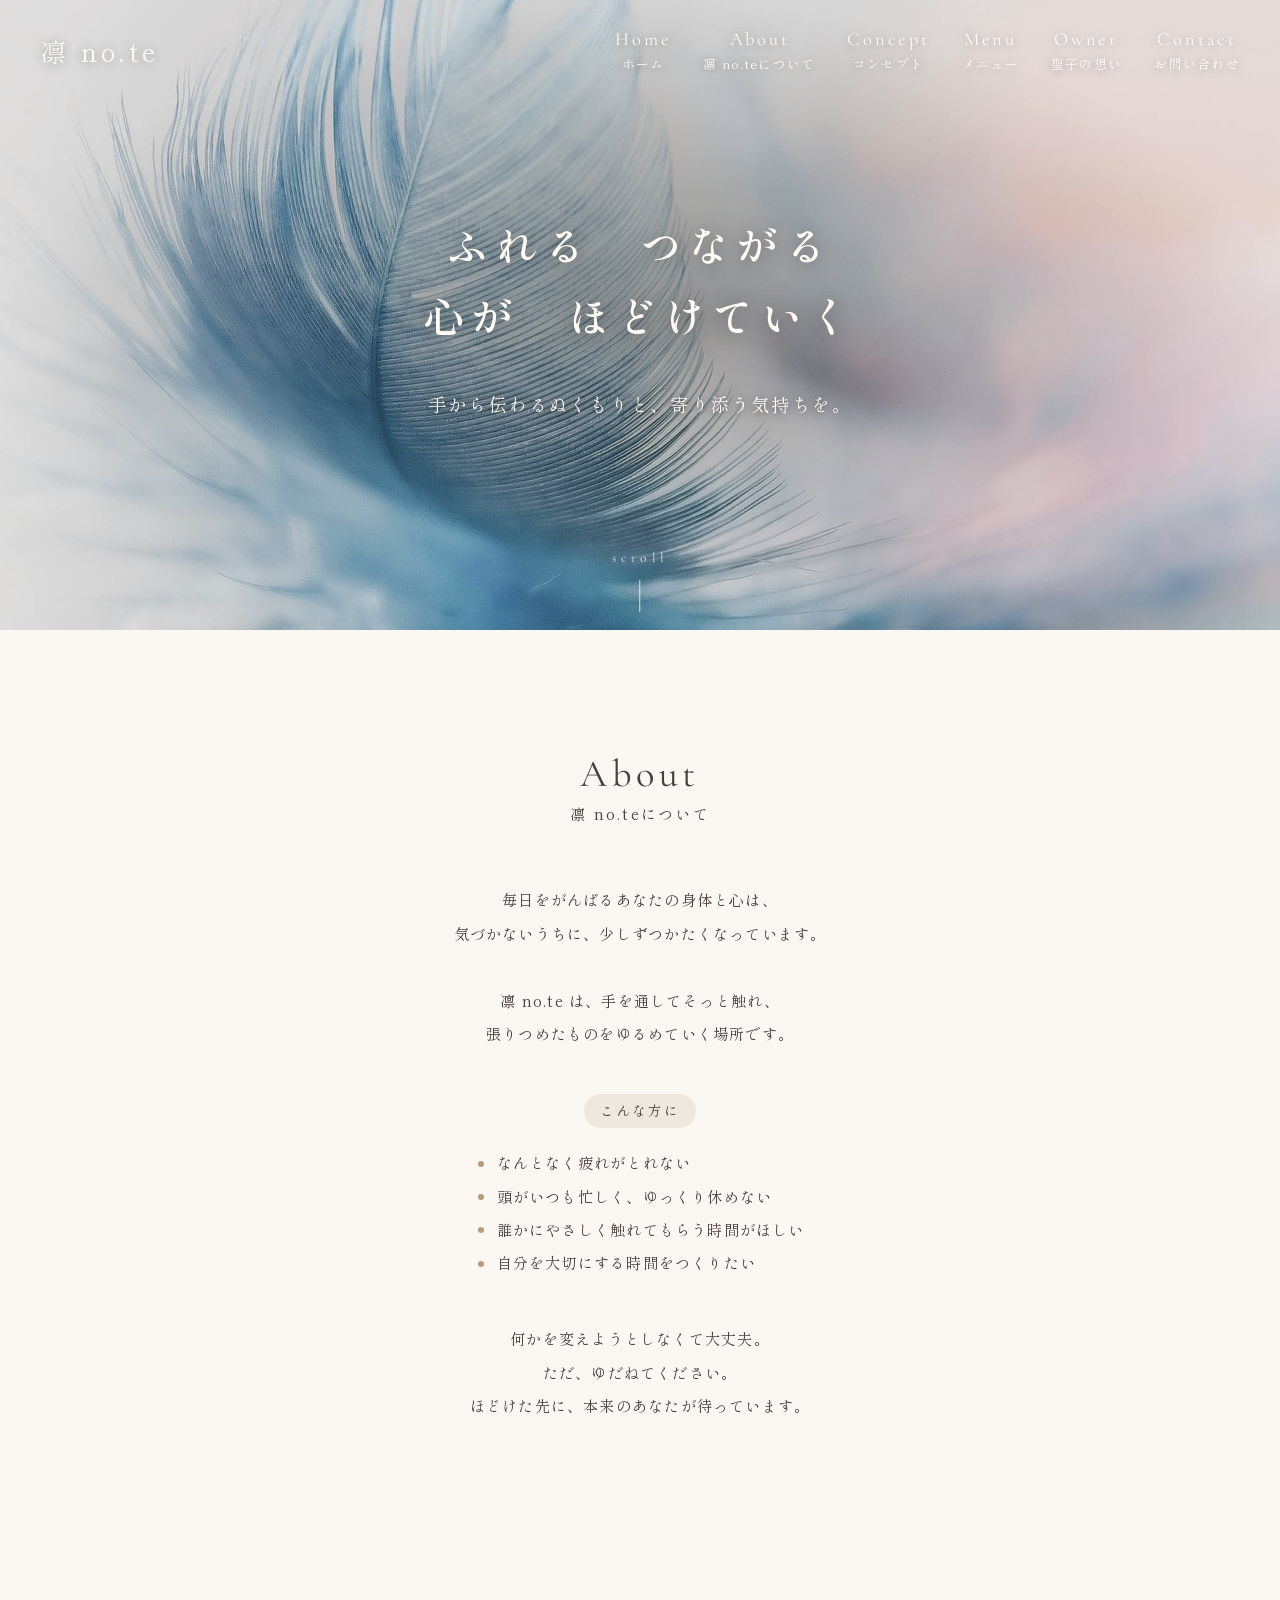
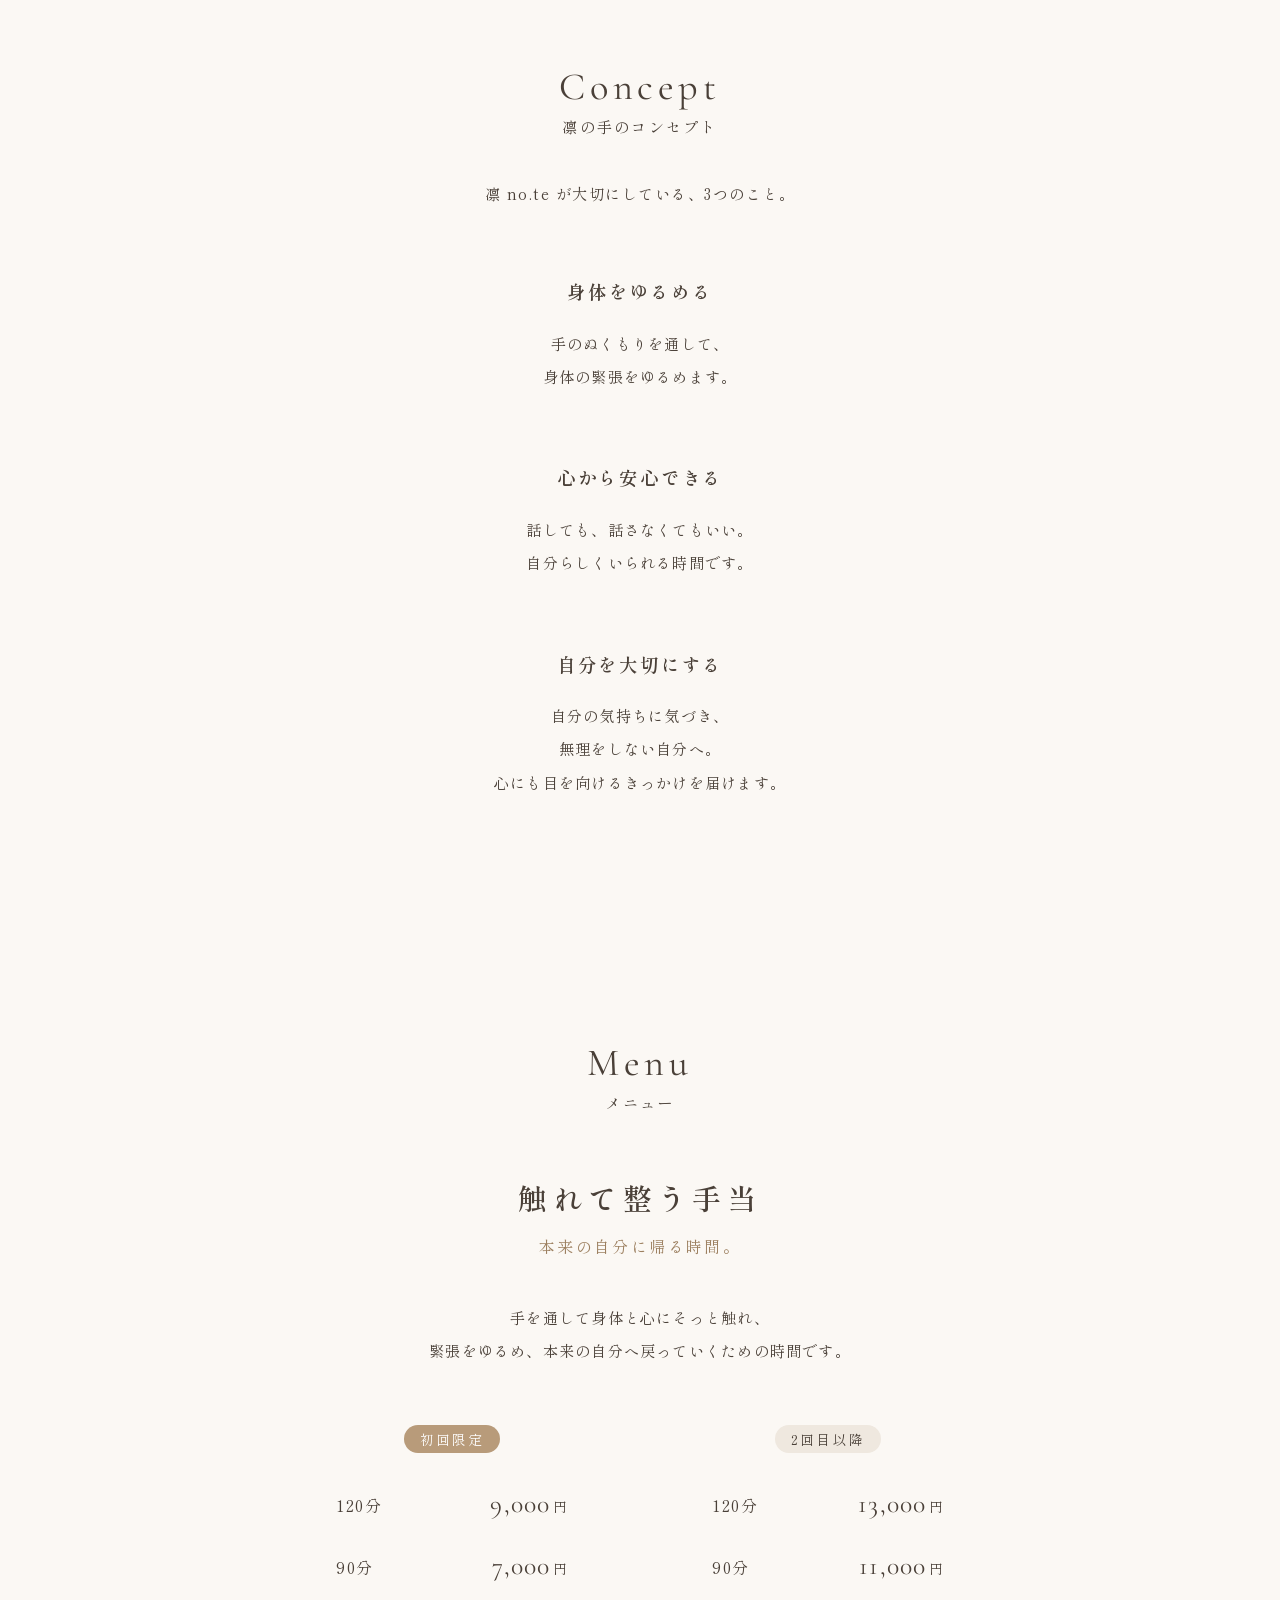
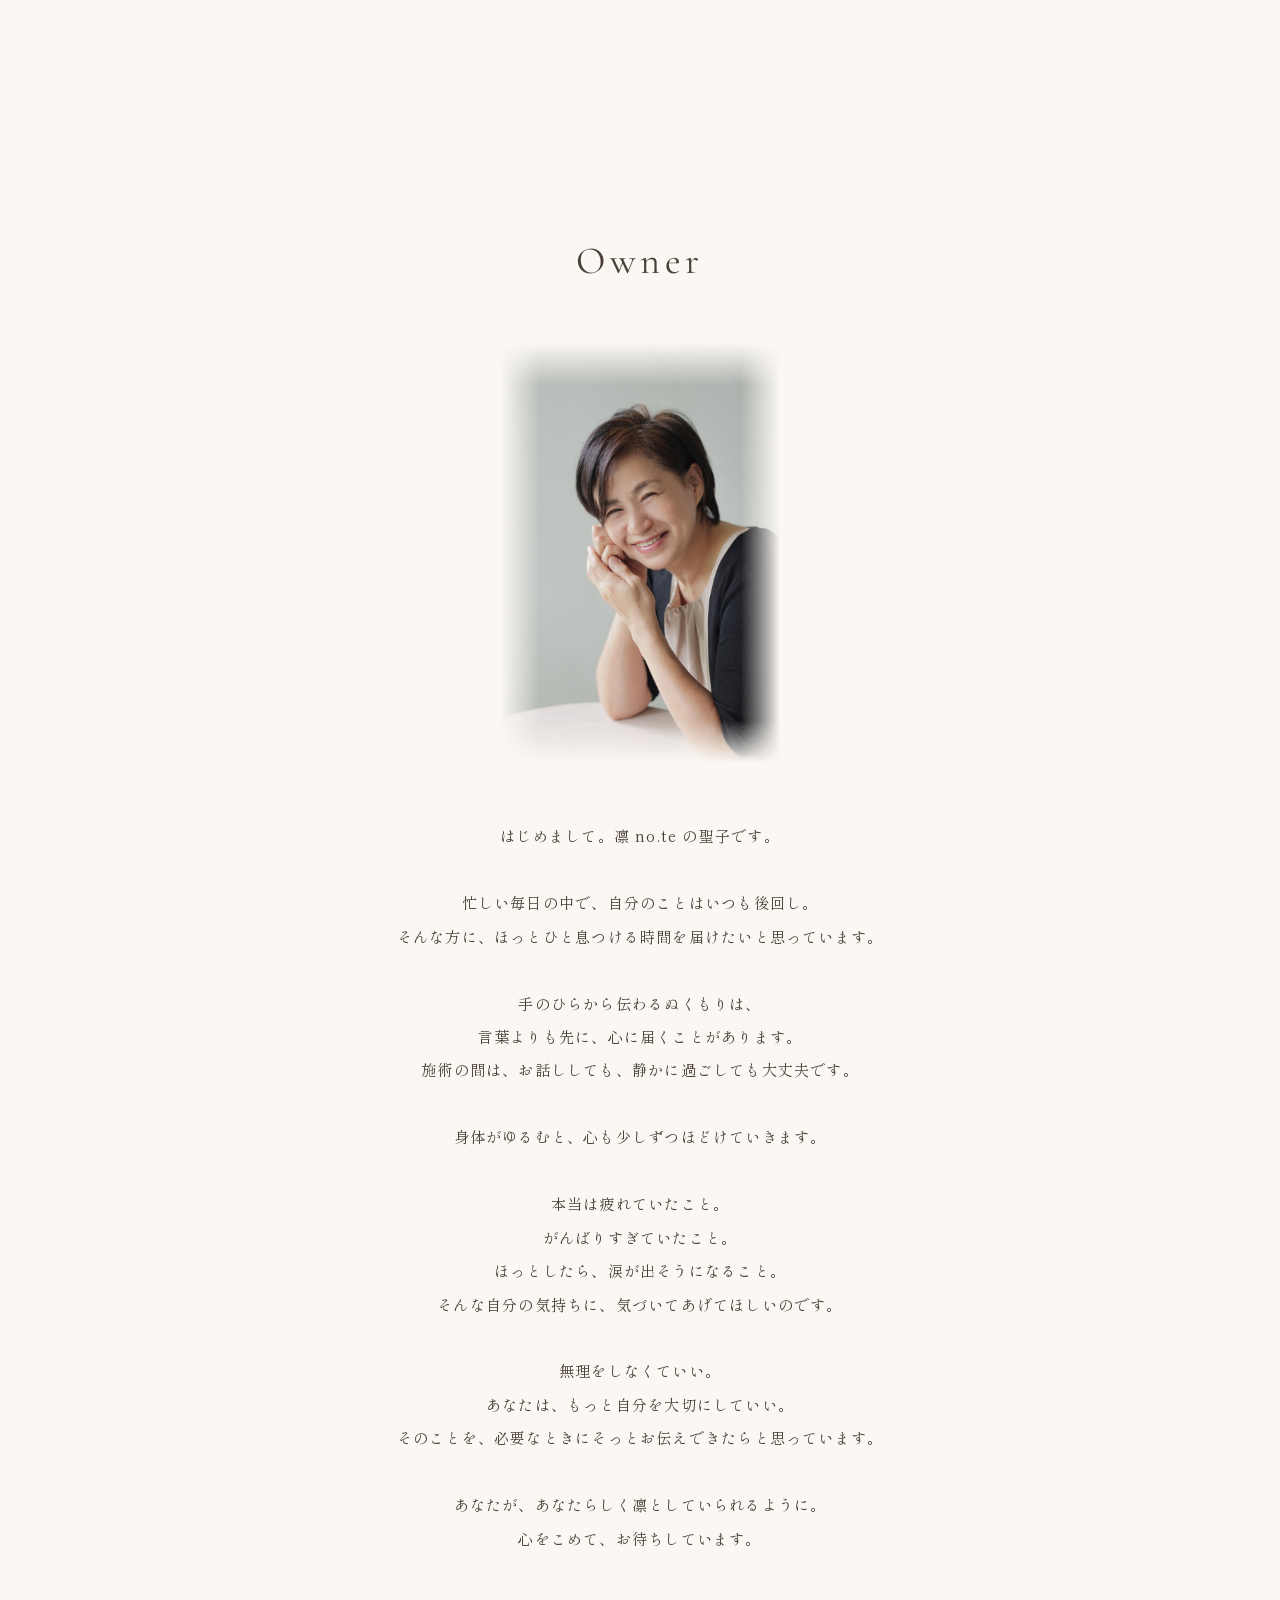
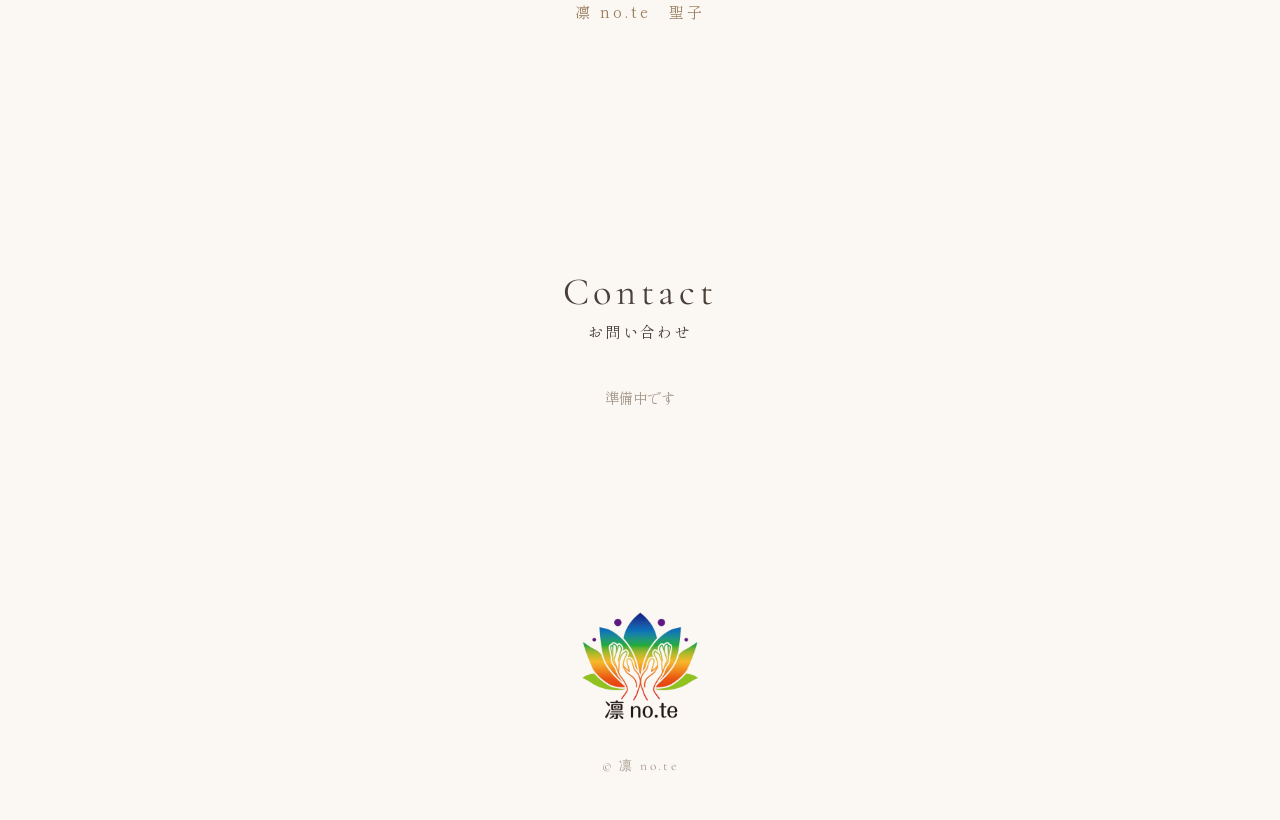
==== index.html @ a0458c4a "プロフィール写真の縁をふんわりぼかす Co-Authored-By: Claude Opus 5.5 <noreply@anthropic.com>" ====
<!DOCTYPE html>
<html lang="ja">
<head>
  <meta charset="UTF-8">
  <meta name="viewport" content="width=device-width, initial-scale=1.0">
  <title>凛 no.te</title>
  <link rel="icon" type="image/png" href="images/favicon.png">
  <link rel="apple-touch-icon" href="images/favicon.png">
  <meta name="description" content="ふれる。つながる。心が、ほどけていく。手から伝わるぬくもりと、寄り添う気持ちを。">
  <link rel="preconnect" href="https://fonts.googleapis.com">
  <link rel="preconnect" href="https://fonts.gstatic.com" crossorigin>
  <link href="https://fonts.googleapis.com/css2?family=Shippori+Mincho:wght@400;600&family=Cormorant+Garamond:wght@400;500&display=swap" rel="stylesheet">
  <link rel="stylesheet" href="style.css?v=20261009d">
</head>
<body>

  <header class="site-header">
    <a href="#top" class="header-brand">凛 no.te</a>
    <button class="menu-toggle" aria-label="メニューを開く" aria-expanded="false" aria-controls="global-nav">
      <span></span><span></span><span></span>
    </button>

    <nav class="global-nav" id="global-nav">
      <ul>
        <li><a href="#top"><span class="en">Home</span>ホーム</a></li>
        <li><a href="#about"><span class="en">About</span>凛 no.teについて</a></li>
        <li><a href="#concept"><span class="en">Concept</span>コンセプト</a></li>
        <li><a href="#menu"><span class="en">Menu</span>メニュー</a></li>
        <li><a href="#owner"><span class="en">Owner</span>聖子の想い</a></li>
        <li><a href="#contact"><span class="en">Contact</span>お問い合わせ</a></li>
      </ul>
    </nav>
  </header>

  <section class="hero" id="top">
    <div class="hero-slides" aria-hidden="true">
      <div class="hero-slide" style="background-image: url('images/hero-feather.jpg');"></div>
    </div>
    <div class="hero-overlay"></div>

    <div class="hero-content">
      <p class="hero-brand">凛 no.te</p>
      <h1 class="hero-title">
        <span>ふれる　つながる</span>
        <span>心が　ほどけていく</span>
      </h1>
      <p class="hero-lead">手から伝わるぬくもりと、寄り添う気持ちを。</p>
    </div>

    <div class="scroll-hint" aria-hidden="true">scroll</div>
  </section>

  <!-- 各セクション（中身はこれから作ります） -->
  <section class="section" id="about">
    <h2 class="section-title"><span class="en">About</span>凛 no.teについて</h2>

    <div class="about-body">
      <p>
        毎日をがんばるあなたの身体と心は、<br>
        気づかないうちに、<br class="sp-only">少しずつかたくなっています。
      </p>
      <p>
        凛 no.te は、手を通してそっと触れ、<br>
        張りつめたものを<br class="sp-only">ゆるめていく場所です。
      </p>

      <div class="about-for">
        <p class="about-for-label">こんな方に</p>
        <ul>
          <li>なんとなく疲れがとれない</li>
          <li>頭がいつも忙しく、ゆっくり休めない</li>
          <li>誰かにやさしく触れてもらう時間がほしい</li>
          <li>自分を大切にする時間をつくりたい</li>
        </ul>
      </div>

      <p>
        何かを変えようとしなくて大丈夫。<br>
        ただ、ゆだねてください。<br>
        ほどけた先に、<br class="sp-only">本来のあなたが待っています。
      </p>
    </div>
  </section>

  <section class="section" id="concept">
    <h2 class="section-title"><span class="en">Concept</span>凛の手のコンセプト</h2>

    <p class="concept-lead">
      凛 no.te が大切にしている、<br class="sp-only">3つのこと。
    </p>

    <ul class="concept-list">
      <li>
        <h3 class="concept-name">身体をゆるめる</h3>
        <p>手のぬくもりを通して、<br>身体の緊張をゆるめます。</p>
      </li>
      <li>
        <h3 class="concept-name">心から安心できる</h3>
        <p>話しても、話さなくてもいい。<br>自分らしくいられる時間です。</p>
      </li>
      <li>
        <h3 class="concept-name">自分を大切にする</h3>
        <p>自分の気持ちに気づき、<br>無理をしない自分へ。<br>心にも目を向けるきっかけを届けます。</p>
      </li>
    </ul>
  </section>

  <section class="section" id="menu">
    <h2 class="section-title"><span class="en">Menu</span>メニュー</h2>

    <div class="menu-card">
      <h3 class="menu-name">触れて整う手当</h3>
      <p class="menu-catch">本来の自分に帰る時間。</p>

      <p class="menu-text">
        手を通して身体と心にそっと触れ、<br>
        緊張をゆるめ、本来の自分へ<br class="sp-only">戻っていくための時間です。
      </p>

      <div class="price-groups">
        <div class="price-group is-first">
          <p class="price-label">初回限定</p>
          <dl class="price-list">
            <div><dt>120分</dt><dd>9,000<span>円</span></dd></div>
            <div><dt>90分</dt><dd>7,000<span>円</span></dd></div>
          </dl>
        </div>

        <div class="price-group">
          <p class="price-label">2回目以降</p>
          <dl class="price-list">
            <div><dt>120分</dt><dd>13,000<span>円</span></dd></div>
            <div><dt>90分</dt><dd>11,000<span>円</span></dd></div>
          </dl>
        </div>
      </div>
    </div>
  </section>

  <section class="section" id="owner">
    <h2 class="section-title"><span class="en">Owner</span></h2>

    <img src="images/owner.jpg" alt="凛 no.te 聖子" class="owner-photo" width="800" height="1200" loading="lazy">

    <div class="about-body owner-body">
      <p>
        はじめまして。<br class="sp-only">凛 no.te の聖子です。
      </p>
      <p>
        忙しい毎日の中で、<br class="sp-only">自分のことはいつも後回し。<br>
        そんな方に、ほっとひと息つける時間を<br class="sp-only">届けたいと思っています。
      </p>
      <p>
        手のひらから伝わるぬくもりは、<br>
        言葉よりも先に、<br class="sp-only">心に届くことがあります。<br>
        施術の間は、お話ししても、<br class="sp-only">静かに過ごしても大丈夫です。
      </p>
      <p>
        身体がゆるむと、<br class="sp-only">心も少しずつほどけていきます。
      </p>
      <p>
        本当は疲れていたこと。<br>
        がんばりすぎていたこと。<br>
        ほっとしたら、<br class="sp-only">涙が出そうになること。<br>
        そんな自分の気持ちに、<br class="sp-only">気づいてあげてほしいのです。
      </p>
      <p>
        無理をしなくていい。<br>
        あなたは、<br class="sp-only">もっと自分を大切にしていい。<br>
        そのことを、<br class="sp-only">必要なときにそっと<br class="sp-only">お伝えできたらと思っています。
      </p>
      <p>
        あなたが、あなたらしく<br class="sp-only">凛としていられるように。<br>
        心をこめて、お待ちしています。
      </p>
      <p class="owner-sign">凛 no.te　聖子</p>
    </div>
  </section>

  <section class="section" id="contact">
    <h2 class="section-title"><span class="en">Contact</span>お問い合わせ</h2>
    <p class="coming-soon">準備中です</p>
  </section>

  <footer class="site-footer">
    <img src="images/logo.png" alt="凛 no.te" class="footer-logo" width="400" height="400">
    <small>&copy; 凛 no.te</small>
  </footer>

  <script>

    // スマホ用メニューの開け閉め
    const header = document.querySelector('.site-header');
    const toggle = document.querySelector('.menu-toggle');
    const setOpen = (open) => {
      header.classList.toggle('is-open', open);
      toggle.setAttribute('aria-expanded', open);
      toggle.setAttribute('aria-label', open ? 'メニューを閉じる' : 'メニューを開く');
    };
    toggle.addEventListener('click', () => setOpen(!header.classList.contains('is-open')));
    document.querySelectorAll('.global-nav a').forEach((a) => a.addEventListener('click', () => setOpen(false)));
  </script>

</body>
</html>
---- style.css ----
/* ===== 基本 ===== */
*,
*::before,
*::after {
  box-sizing: border-box;
  margin: 0;
  padding: 0;
}

:root {
  --text-light: #fffaf3;
  --text-dark: #4a4038;
  --bg: #fbf8f4;
}

body {
  font-family: "Shippori Mincho", "Yu Mincho", "Hiragino Mincho ProN", serif;
  color: var(--text-dark);
  background: var(--bg);
  line-height: 1.8;
  -webkit-font-smoothing: antialiased;
}

a {
  color: inherit;
  text-decoration: none;
}

html {
  scroll-behavior: smooth;
}

/* ===== ヘッダー・メニューバー ===== */
/* 背景のバーは無し。画像の右上にメニューだけを重ねる */
.site-header {
  position: absolute;
  top: 0;
  left: 0;
  right: 0;
  z-index: 10;
  display: flex;
  align-items: center;
  justify-content: space-between;
  padding: 28px 40px;
  color: var(--text-light);
}

/* パソコン：屋号はメニューの左端に */
.header-brand {
  font-size: 1.6rem;
  letter-spacing: 0.15em;
  text-shadow: 0 1px 12px rgba(0, 0, 0, 0.35);
}

.hero-brand {
  display: none;
}

.global-nav ul {
  display: flex;
  gap: 32px;
  list-style: none;
}

.global-nav a {
  position: relative;
  display: flex;
  flex-direction: column;
  align-items: center;
  font-size: 0.8rem;
  letter-spacing: 0.1em;
  text-shadow: 0 1px 10px rgba(0, 0, 0, 0.35);
}

.global-nav .en {
  font-family: "Cormorant Garamond", serif;
  font-size: 1.15rem;
  letter-spacing: 0.15em;
  line-height: 1.3;
}

/* マウスを乗せると下線がすっと伸びる */
.global-nav a::after {
  content: "";
  position: absolute;
  left: 50%;
  bottom: -6px;
  width: 0;
  height: 1px;
  background: currentColor;
  transition: width 0.3s, left 0.3s;
}

.global-nav a:hover::after {
  left: 0;
  width: 100%;
}

/* ハンバーガーボタン（スマホのみ表示） */
.menu-toggle {
  display: none;
  position: relative;
  z-index: 11;
  width: 32px;
  height: 24px;
  background: none;
  border: none;
  cursor: pointer;
  color: inherit;
}

.menu-toggle span {
  position: absolute;
  left: 0;
  width: 100%;
  height: 1px;
  background: currentColor;
  transition: transform 0.3s, opacity 0.3s, top 0.3s;
}

.menu-toggle span:nth-child(1) { top: 2px; }
.menu-toggle span:nth-child(2) { top: 11px; }
.menu-toggle span:nth-child(3) { top: 20px; }

.is-open .menu-toggle span:nth-child(1) { top: 11px; transform: rotate(45deg); }
.is-open .menu-toggle span:nth-child(2) { opacity: 0; }
.is-open .menu-toggle span:nth-child(3) { top: 11px; transform: rotate(-45deg); }

/* ===== ヒーロー ===== */
.hero {
  position: relative;
  height: 70vh;
  height: 70svh;
  min-height: 520px;
  overflow: hidden;
  display: flex;
  align-items: center;
  justify-content: center;
  text-align: center;
}

.hero-slides {
  position: absolute;
  inset: 0;
}

/* 羽根の画像がゆっくり引いていく */
.hero-slide {
  position: absolute;
  inset: 0;
  background-size: cover;
  background-position: center;
  animation: heroZoom 10s ease-out both;
}

@keyframes heroZoom {
  from { transform: scale(1.08); }
  to   { transform: scale(1); }
}

.hero-overlay {
  position: absolute;
  inset: 0;
  background: radial-gradient(ellipse at center, rgba(40, 30, 20, 0.4) 0%, rgba(40, 30, 20, 0.12) 70%);
}

.hero-content {
  position: relative;
  z-index: 1;
  padding: 0 16px;
  color: var(--text-light);
  text-shadow: 0 2px 18px rgba(0, 0, 0, 0.35);
}

/* 屋号。下に細い線を添える */
.hero-brand {
  font-size: clamp(1.4rem, 3.6vw, 2rem);
  letter-spacing: 0.2em;
  line-height: 1.4;
  margin-bottom: 1.4em;
  opacity: 0;
  animation: fadeUp 1.6s ease 0.1s forwards;
}

.hero-brand::after {
  content: "";
  display: block;
  width: 40px;
  height: 1px;
  margin: 0.7em auto 0;
  background: currentColor;
  opacity: 0.8;
}

.hero-title {
  font-weight: 600;
  font-size: clamp(1.6rem, 4vw, 2.6rem);
  line-height: 1.7;
  letter-spacing: 0.15em;
}

.hero-title span {
  display: block;
  opacity: 0;
  animation: fadeUp 1.6s ease forwards;
}

.hero-title span:nth-child(1) { animation-delay: 0.8s; }
.hero-title span:nth-child(2) { animation-delay: 1.5s; }

.hero-lead {
  margin-top: 2em;
  font-size: clamp(0.9rem, 2.4vw, 1.15rem);
  letter-spacing: 0.12em;
  text-shadow: 0 1px 10px rgba(0, 0, 0, 0.6);
  opacity: 0;
  animation: fadeUp 1.6s ease 2.4s forwards;
}

@keyframes fadeUp {
  from { opacity: 0; transform: translateY(16px); }
  to   { opacity: 1; transform: translateY(0); }
}

.scroll-hint {
  position: absolute;
  bottom: 18px;
  left: 50%;
  transform: translateX(-50%);
  z-index: 1;
  font-family: "Cormorant Garamond", serif;
  font-size: 0.85rem;
  letter-spacing: 0.3em;
  color: var(--text-light);
  opacity: 0.8;
}

.scroll-hint::after {
  content: "";
  display: block;
  width: 1px;
  height: 32px;
  margin: 10px auto 0;
  background: var(--text-light);
  animation: scrollLine 2s ease-in-out infinite;
  transform-origin: top;
}

@keyframes scrollLine {
  0%   { transform: scaleY(0); opacity: 1; }
  60%  { transform: scaleY(1); opacity: 1; }
  100% { transform: scaleY(1); opacity: 0; }
}

/* ===== 各セクション ===== */
.section {
  max-width: 960px;
  margin: 0 auto;
  padding: 120px 24px;
  text-align: center;
  scroll-margin-top: 60px;
}

.section-title {
  display: flex;
  flex-direction: column;
  align-items: center;
  font-weight: 400;
  font-size: 0.95rem;
  letter-spacing: 0.15em;
}

.section-title .en {
  font-family: "Cormorant Garamond", serif;
  font-size: 2.4rem;
  letter-spacing: 0.12em;
  line-height: 1.3;
}

/* ===== 凛 no.teについて ===== */
.about-body {
  max-width: 640px;
  margin: 56px auto 0;
  display: grid;
  gap: 2.2em;
  font-size: 0.95rem;
  line-height: 2.2;
  letter-spacing: 0.08em;
}

.about-for {
  margin: 0.6em auto;
}

.about-for-label {
  display: inline-block;
  padding: 2px 16px;
  font-size: 0.85rem;
  letter-spacing: 0.15em;
  color: var(--text-dark);
  background: #efe8df;
  border-radius: 999px;
}

.about-for ul {
  display: table;
  margin: 1.2em auto 0;
  list-style: none;
  text-align: left;
}

.about-for li {
  position: relative;
  padding-left: 1.4em;
}

/* 箇条書きの印は小さな丸 */
.about-for li::before {
  content: "";
  position: absolute;
  left: 0.2em;
  top: 0.95em;
  width: 6px;
  height: 6px;
  border-radius: 50%;
  background: #b89b7a;
}

/* ===== コンセプト（3つの柱） ===== */
.concept-lead {
  margin-top: 40px;
  font-size: 0.95rem;
  letter-spacing: 0.1em;
}

/* 3つを縦に並べ、項目の間をゆったりあける */
.concept-list {
  display: grid;
  gap: 64px;
  max-width: 640px;
  margin: 64px auto 0;
  padding: 0;
  list-style: none;
}

.concept-list li {
  min-width: 0;
  font-size: 0.95rem;
  line-height: 2.2;
  letter-spacing: 0.08em;
}

.concept-name {
  margin-bottom: 0.8em;
  font-weight: 600;
  font-size: 1.15rem;
  letter-spacing: 0.15em;
}

/* ===== 聖子の想い ===== */
.owner-photo {
  display: block;
  width: 280px;
  max-width: 70%;
  height: auto;
  margin: 56px auto 0;
  /* 四辺をふんわりぼかして背景になじませる */
  -webkit-mask-image:
    linear-gradient(to right, transparent, #000 14%, #000 86%, transparent),
    linear-gradient(to bottom, transparent, #000 10%, #000 90%, transparent);
  -webkit-mask-composite: source-in;
  mask-image:
    linear-gradient(to right, transparent, #000 14%, #000 86%, transparent),
    linear-gradient(to bottom, transparent, #000 10%, #000 90%, transparent);
  mask-composite: intersect;
}

.owner-sign {
  margin-top: 0.4em;
  color: #9c7f5f;
  letter-spacing: 0.2em;
}

/* ===== メニュー ===== */
.menu-card {
  max-width: 720px;
  margin: 56px auto 0;
}

.menu-name {
  font-weight: 600;
  font-size: clamp(1.4rem, 4vw, 1.8rem);
  letter-spacing: 0.2em;
}

.menu-catch {
  margin-top: 8px;
  color: #9c7f5f;
  letter-spacing: 0.15em;
}

.menu-text {
  margin: 40px auto 0;
  font-size: 0.95rem;
  line-height: 2.2;
  letter-spacing: 0.08em;
}

.price-groups {
  display: grid;
  grid-template-columns: 1fr 1fr;
  gap: 32px;
  margin-top: 56px;
}

.price-group {
  padding: 0 16px;
}

.price-label {
  display: inline-block;
  padding: 2px 16px;
  font-size: 0.85rem;
  letter-spacing: 0.15em;
  color: #fff;
  background: #b89b7a;
  border-radius: 999px;
}

.price-group:not(.is-first) .price-label {
  color: var(--text-dark);
  background: #efe8df;
}

.price-list {
  margin-top: 20px;
}

.price-list div {
  display: flex;
  justify-content: space-between;
  align-items: baseline;
  max-width: 240px;
  margin: 0 auto;
  padding: 8px 4px;
}

.price-list dt {
  letter-spacing: 0.1em;
}

.price-list dd {
  font-family: "Cormorant Garamond", serif;
  font-size: 1.6rem;
  letter-spacing: 0.05em;
}

.price-list dd span {
  margin-left: 2px;
  font-family: "Shippori Mincho", serif;
  font-size: 0.85rem;
}

.sp-only {
  display: none;
}

.coming-soon {
  margin-top: 40px;
  color: #a39689;
  font-size: 0.9rem;
}

.footer-logo {
  display: block;
  width: 140px;
  height: auto;
  margin: 0 auto 16px;
}

.site-footer {
  padding: 64px 16px 40px;
  text-align: center;
  font-family: "Cormorant Garamond", serif;
  letter-spacing: 0.15em;
  color: #a39689;
}

/* ===== タブレット・スマホ ===== */
@media (max-width: 820px) {
  .site-header { padding: 20px 16px; justify-content: flex-end; }

  /* スマホ：屋号は写真の中央に */
  .header-brand { display: none; }
  .hero-brand { display: block; }

  .menu-toggle { display: block; }

  /* 全画面に広がるメニュー */
  .global-nav {
    position: fixed;
    inset: 0;
    display: flex;
    align-items: center;
    justify-content: center;
    background: var(--bg);
    color: var(--text-dark);
    opacity: 0;
    visibility: hidden;
    transition: opacity 0.4s, visibility 0.4s;
  }

  .global-nav ul {
    flex-direction: column;
    gap: 36px;
  }

  .global-nav a { font-size: 0.85rem; text-shadow: none; }
  .menu-toggle { filter: drop-shadow(0 1px 4px rgba(0, 0, 0, 0.35)); }
  .is-open .menu-toggle { position: fixed; top: 20px; right: 16px; filter: none; }
  .global-nav .en { font-size: 1.6rem; }

  .is-open { color: var(--text-dark); }
  .is-open .global-nav {
    opacity: 1;
    visibility: visible;
  }
}

@media (max-width: 600px) {
  .hero { height: 62svh; min-height: 480px; }
  .hero-title { letter-spacing: 0.08em; }
  .section { padding: 88px 16px; }
  .section-title .en { font-size: 2rem; }
  .menu-text { font-size: 0.9rem; }
  .about-body { font-size: 0.9rem; margin-top: 40px; }
  .concept-list { gap: 52px; margin-top: 48px; }
  .concept-list li { font-size: 0.9rem; }
  .price-groups { grid-template-columns: 1fr; gap: 40px; margin-top: 48px; }
  .sp-only { display: inline; }
}

/* 動きを減らす設定の人向け */
@media (prefers-reduced-motion: reduce) {
  .hero-slide { animation: none; }
  .hero-brand,
  .hero-title span,
  .hero-lead { animation: none; opacity: 1; }
  .scroll-hint::after { animation: none; }
}
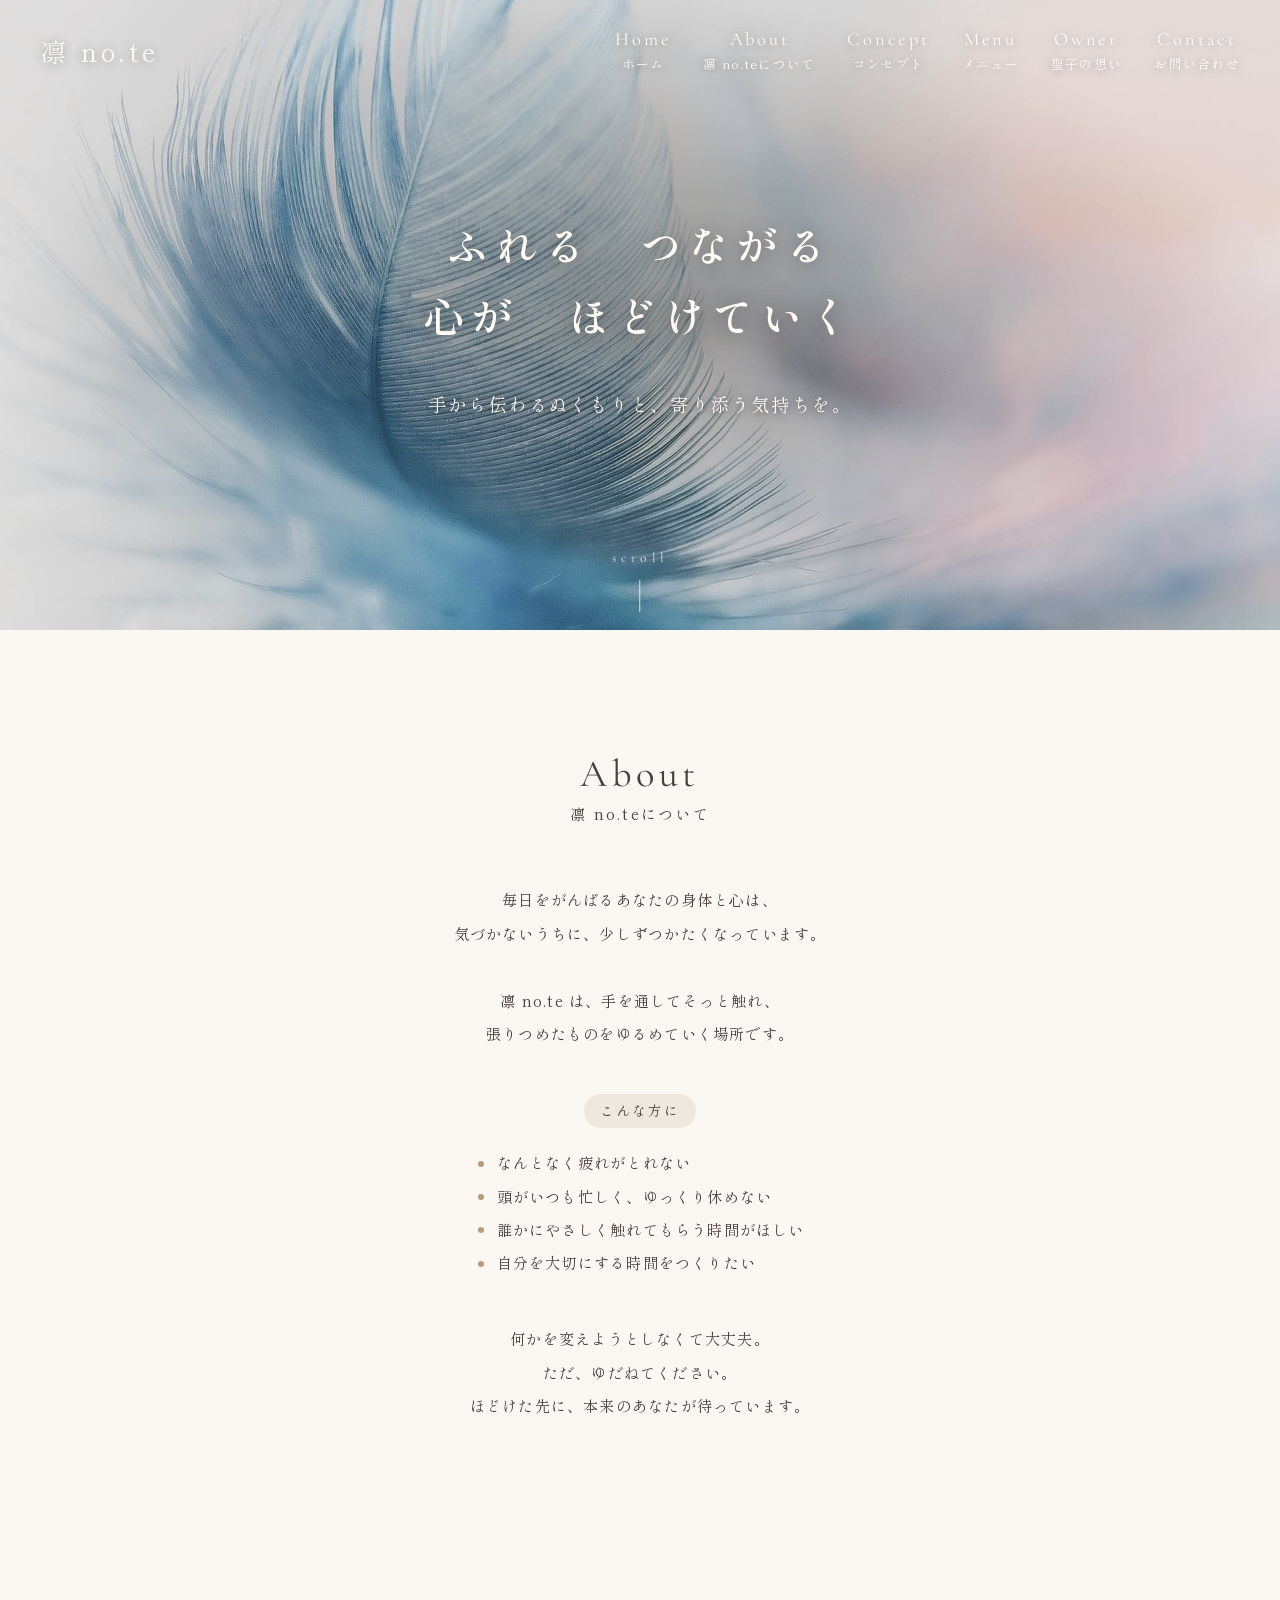
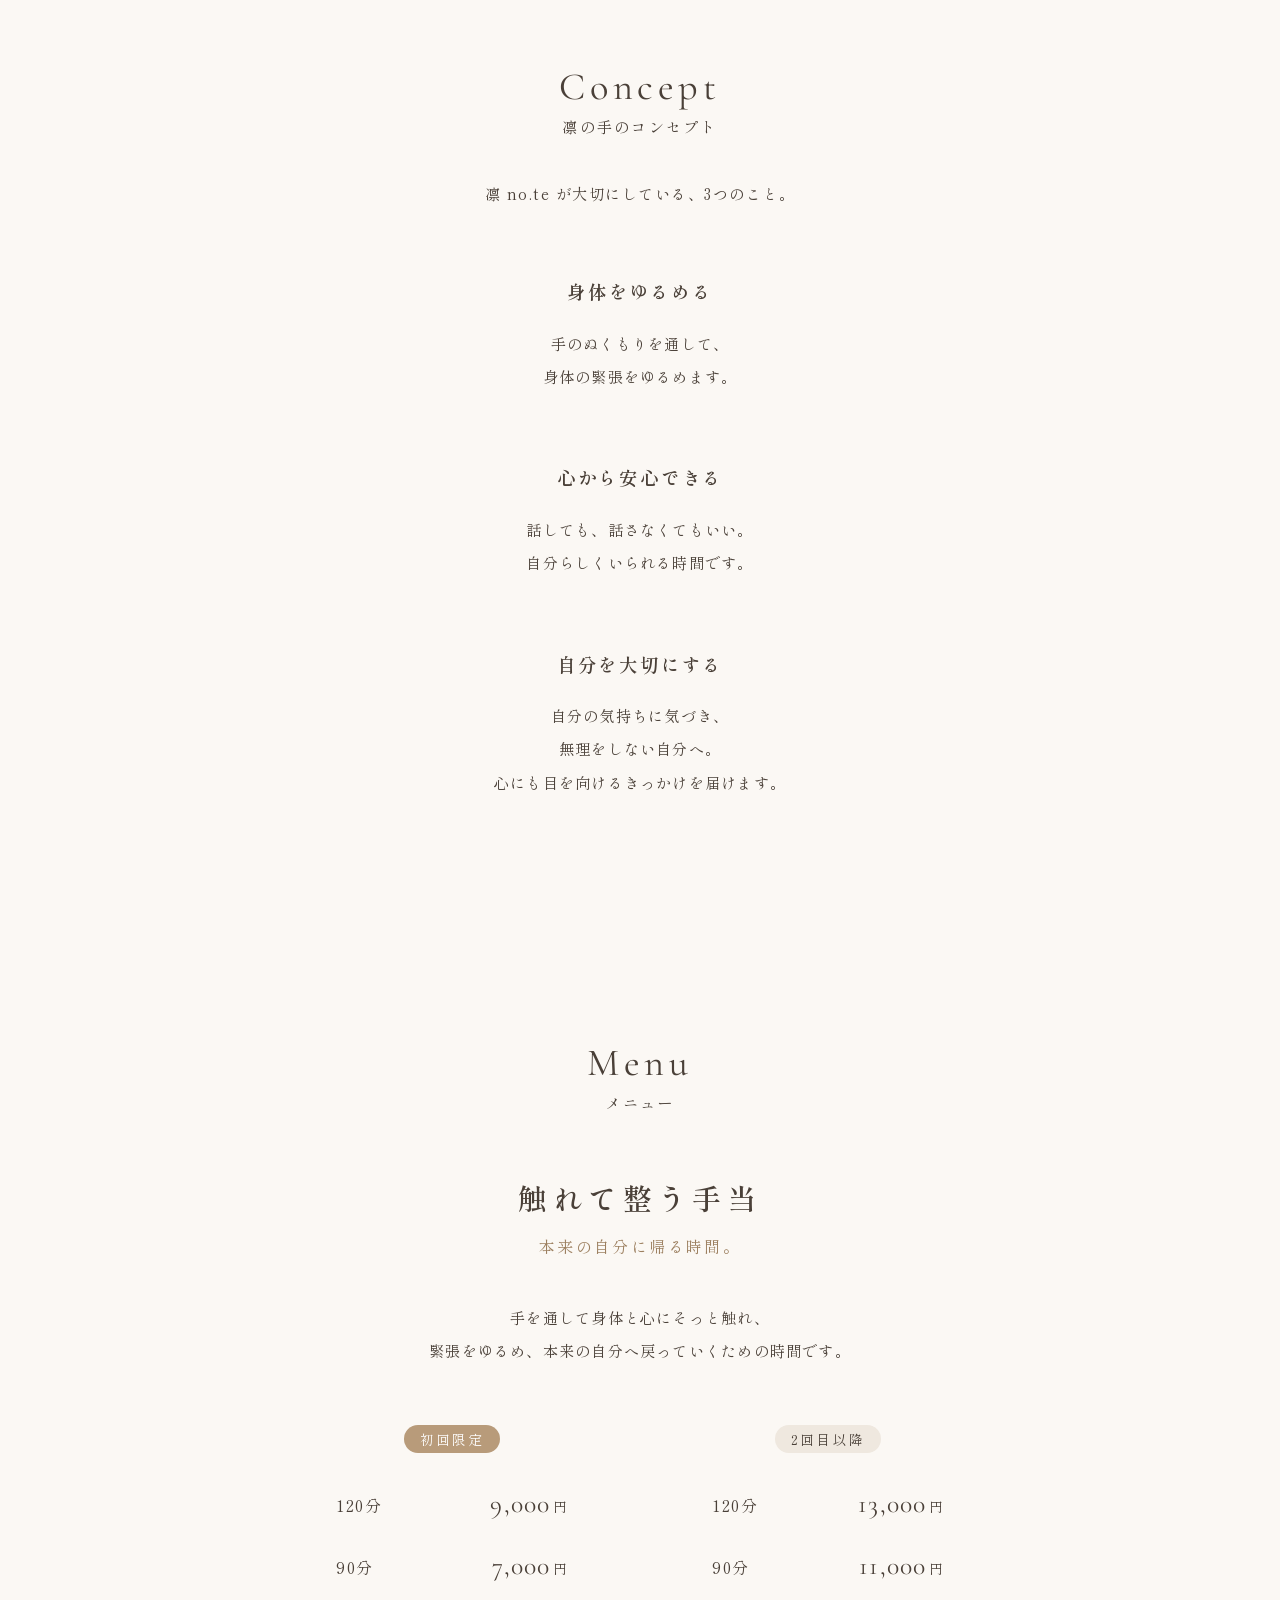
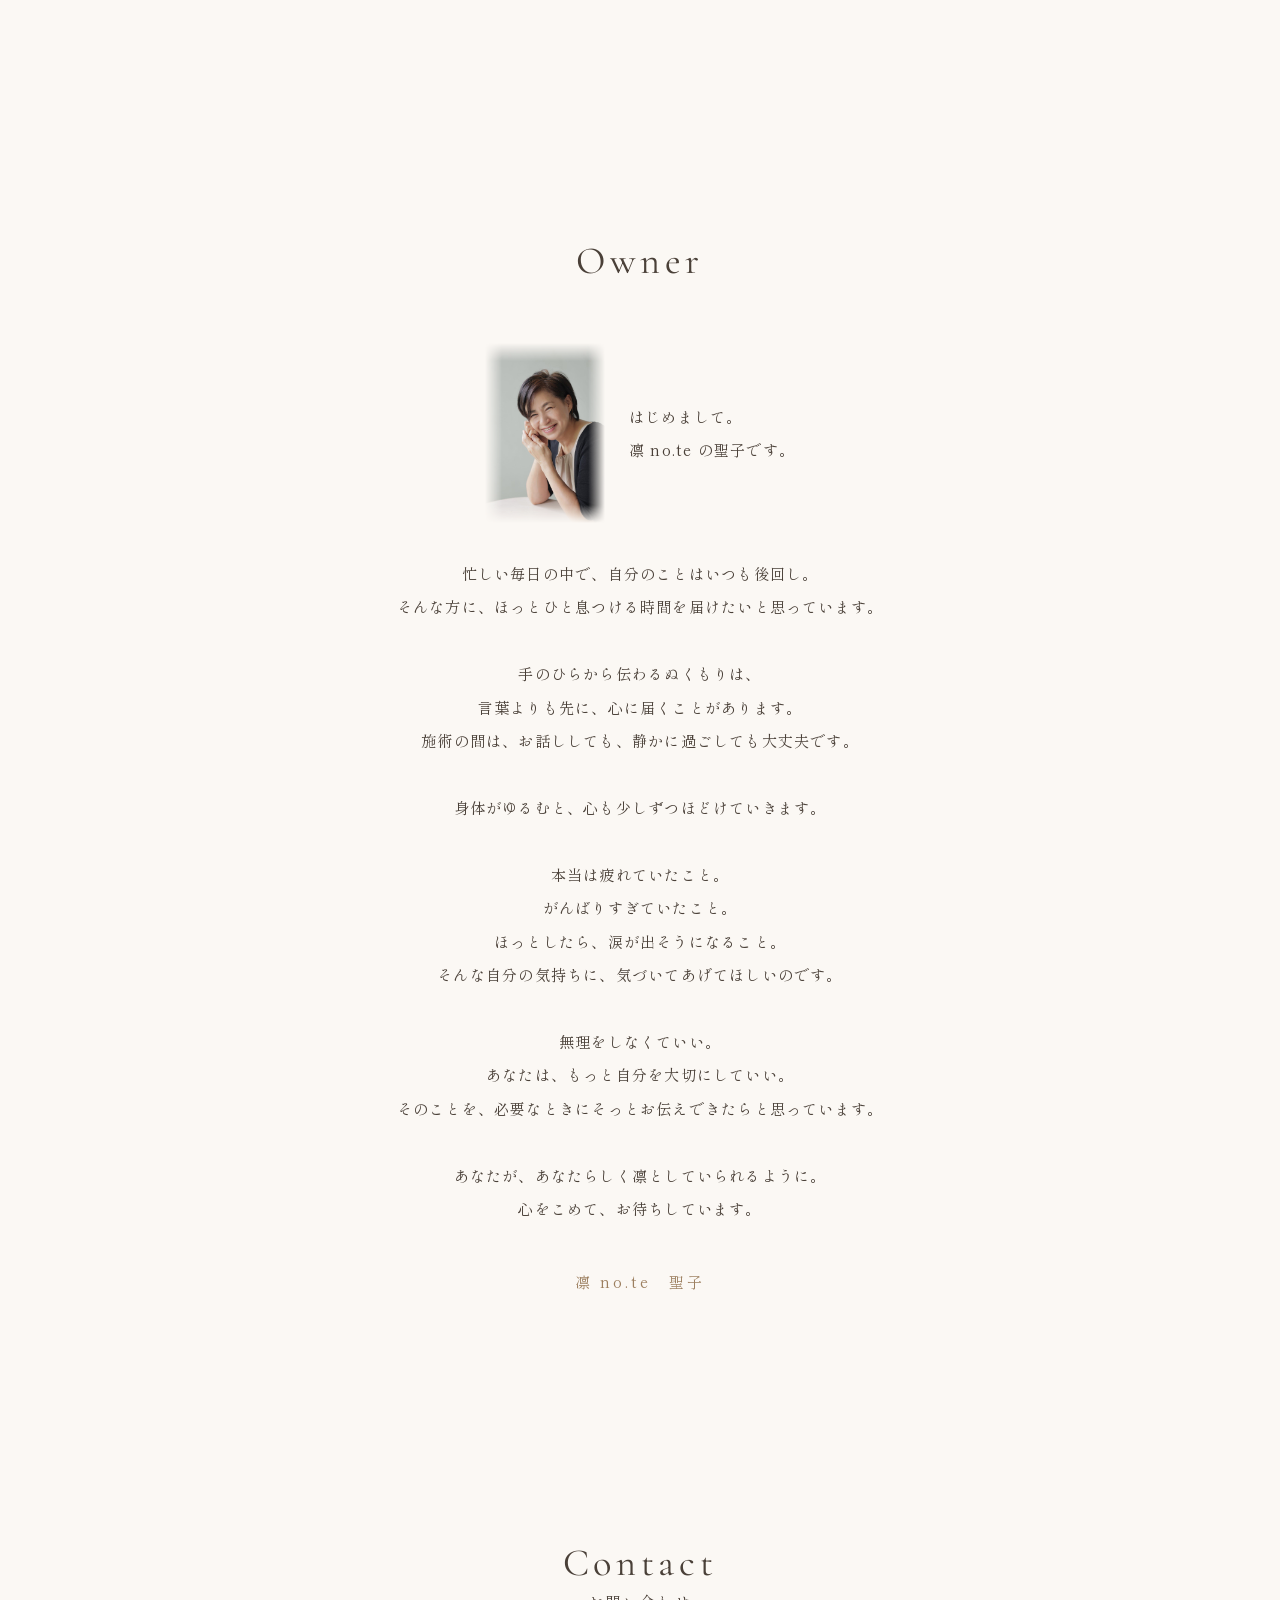
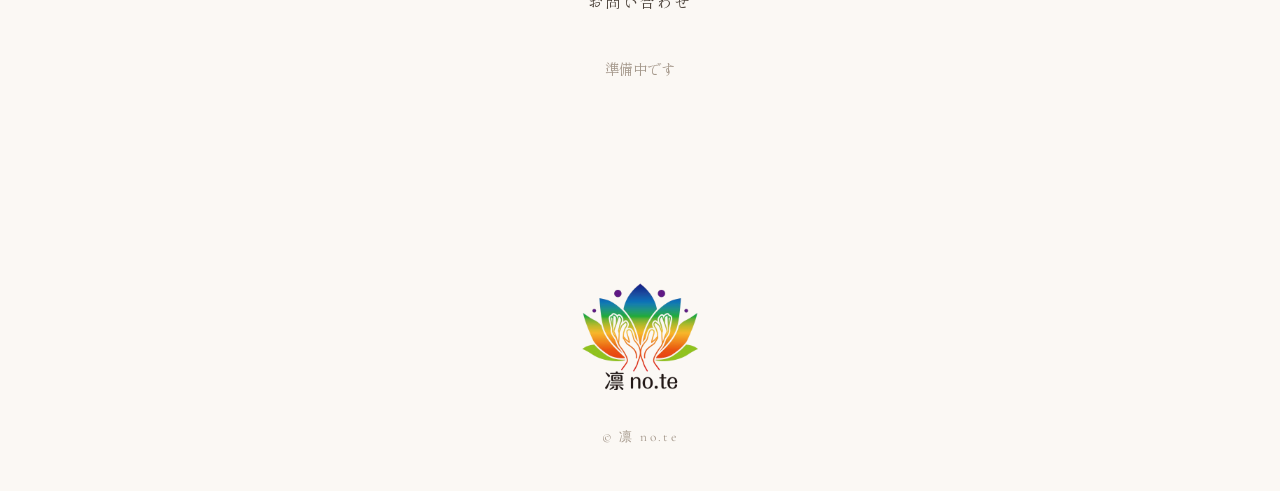
==== commit 52ef299f: "プロフィール写真を小さくし、あいさつの左横に配置 Co-Authored-By: Claude Opus 5.5 <noreply@anthropic.com>" ====
--- a/index.html
+++ b/index.html
@@ -10,7 +10,7 @@
   <link rel="preconnect" href="https://fonts.googleapis.com">
   <link rel="preconnect" href="https://fonts.gstatic.com" crossorigin>
   <link href="https://fonts.googleapis.com/css2?family=Shippori+Mincho:wght@400;600&family=Cormorant+Garamond:wght@400;500&display=swap" rel="stylesheet">
-  <link rel="stylesheet" href="style.css?v=20261009d">
+  <link rel="stylesheet" href="style.css?v=20261009e">
 </head>
 <body>
 
@@ -140,12 +140,13 @@
   <section class="section" id="owner">
     <h2 class="section-title"><span class="en">Owner</span></h2>
 
-    <img src="images/owner.jpg" alt="凛 no.te 聖子" class="owner-photo" width="800" height="1200" loading="lazy">
-
     <div class="about-body owner-body">
-      <p>
-        はじめまして。<br class="sp-only">凛 no.te の聖子です。
-      </p>
+      <div class="owner-intro">
+        <img src="images/owner.jpg" alt="凛 no.te 聖子" class="owner-photo" width="800" height="1200" loading="lazy">
+        <p>
+          はじめまして。<br>凛 no.te の聖子です。
+        </p>
+      </div>
       <p>
         忙しい毎日の中で、<br class="sp-only">自分のことはいつも後回し。<br>
         そんな方に、ほっとひと息つける時間を<br class="sp-only">届けたいと思っています。
--- a/style.css
+++ b/style.css
@@ -358,12 +358,19 @@
 }
 
 /* ===== 聖子の想い ===== */
+/* 小さな写真と、はじめましてのあいさつを横に並べる */
+.owner-intro {
+  display: flex;
+  align-items: center;
+  justify-content: center;
+  gap: 24px;
+  text-align: left;
+}
+
 .owner-photo {
-  display: block;
-  width: 280px;
-  max-width: 70%;
+  flex: none;
+  width: 120px;
   height: auto;
-  margin: 56px auto 0;
   /* 四辺をふんわりぼかして背景になじませる */
   -webkit-mask-image:
     linear-gradient(to right, transparent, #000 14%, #000 86%, transparent),
@@ -536,6 +543,8 @@
   .about-body { font-size: 0.9rem; margin-top: 40px; }
   .concept-list { gap: 52px; margin-top: 48px; }
   .concept-list li { font-size: 0.9rem; }
+  .owner-photo { width: 96px; }
+  .owner-intro { gap: 18px; }
   .price-groups { grid-template-columns: 1fr; gap: 40px; margin-top: 48px; }
   .sp-only { display: inline; }
 }
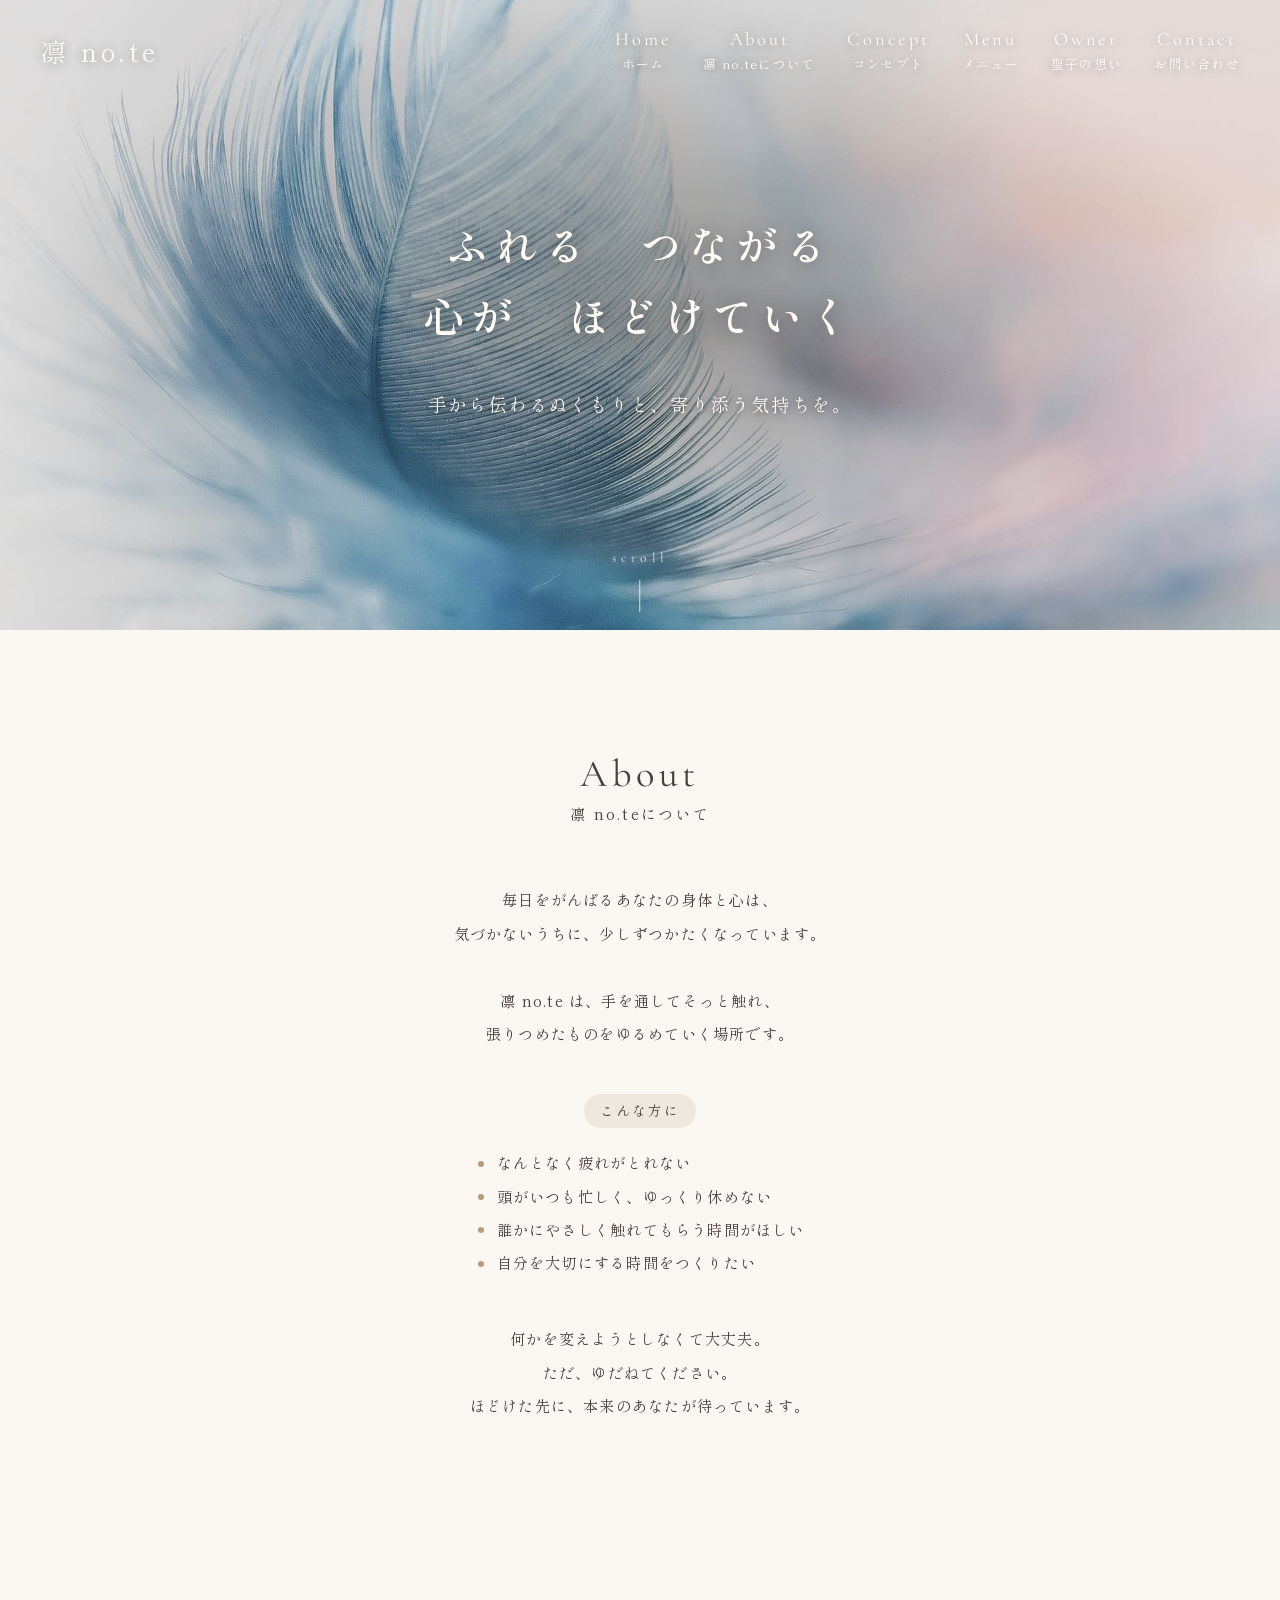
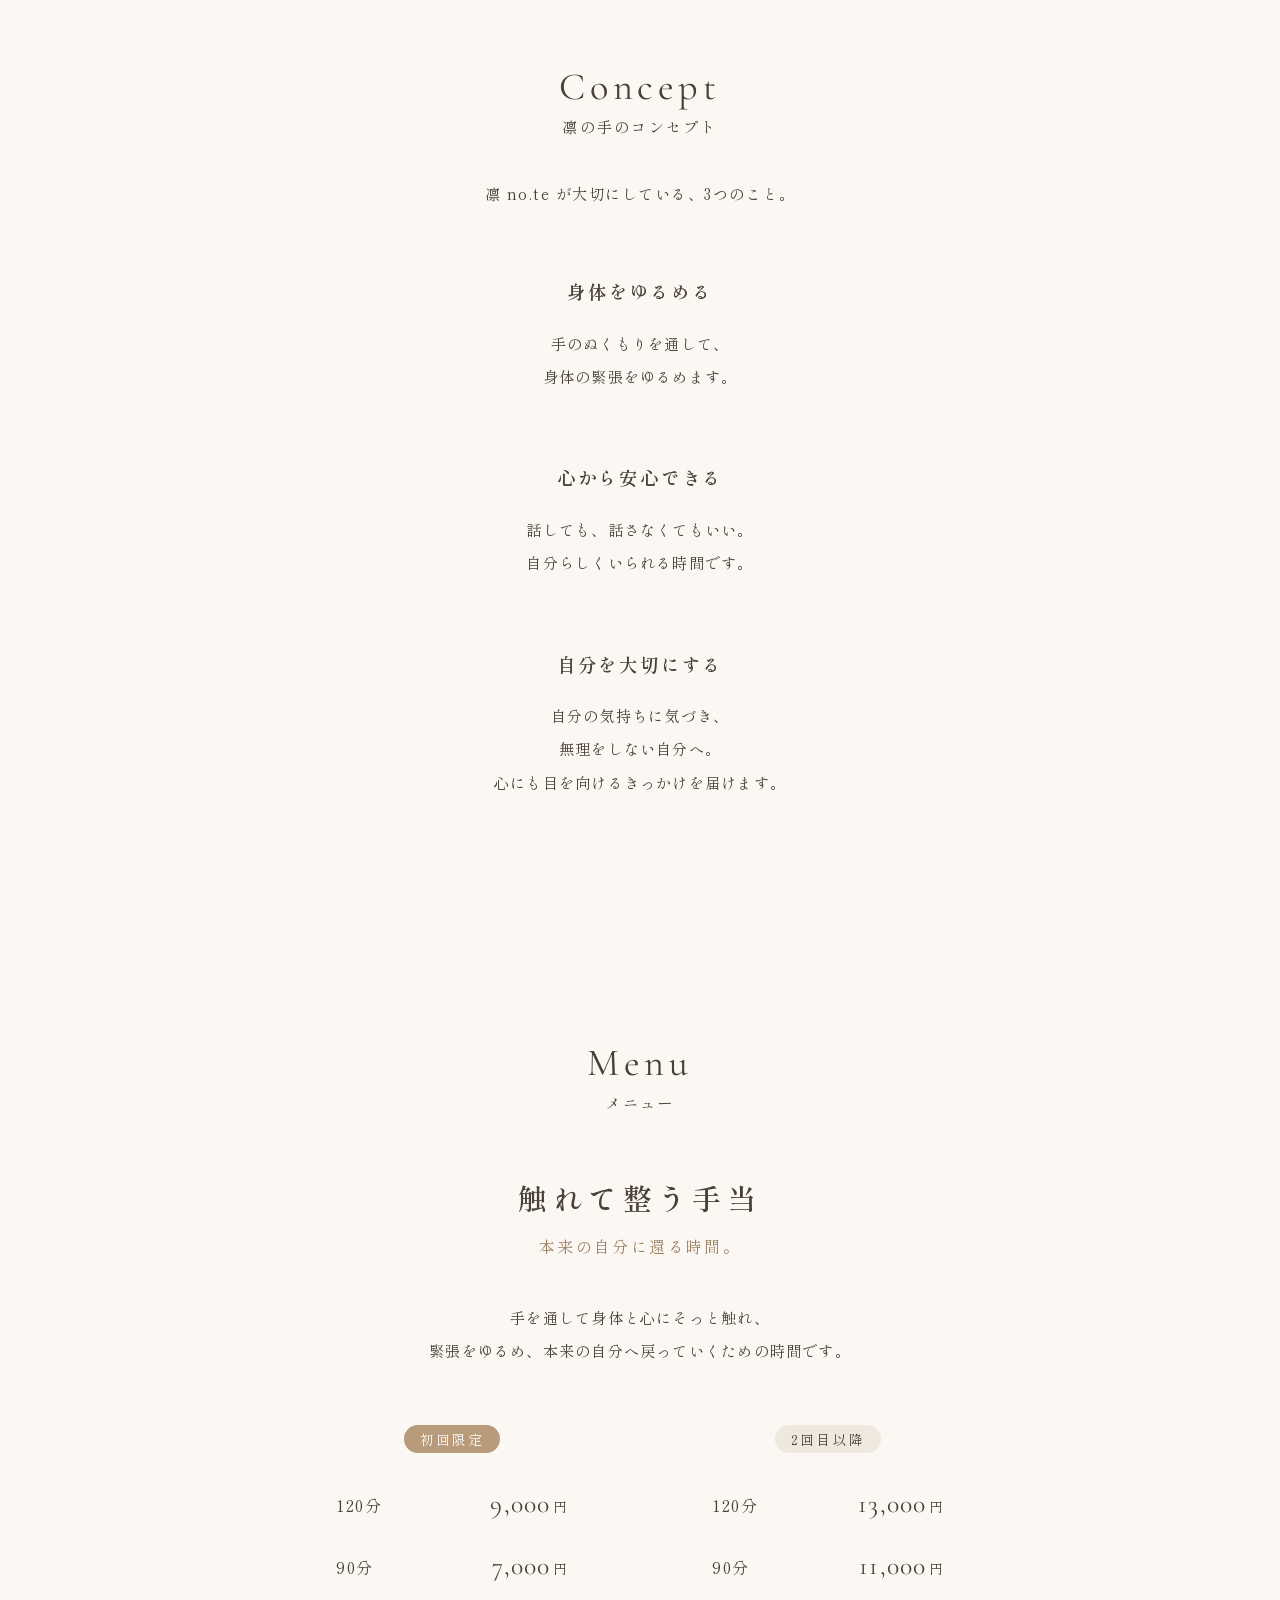
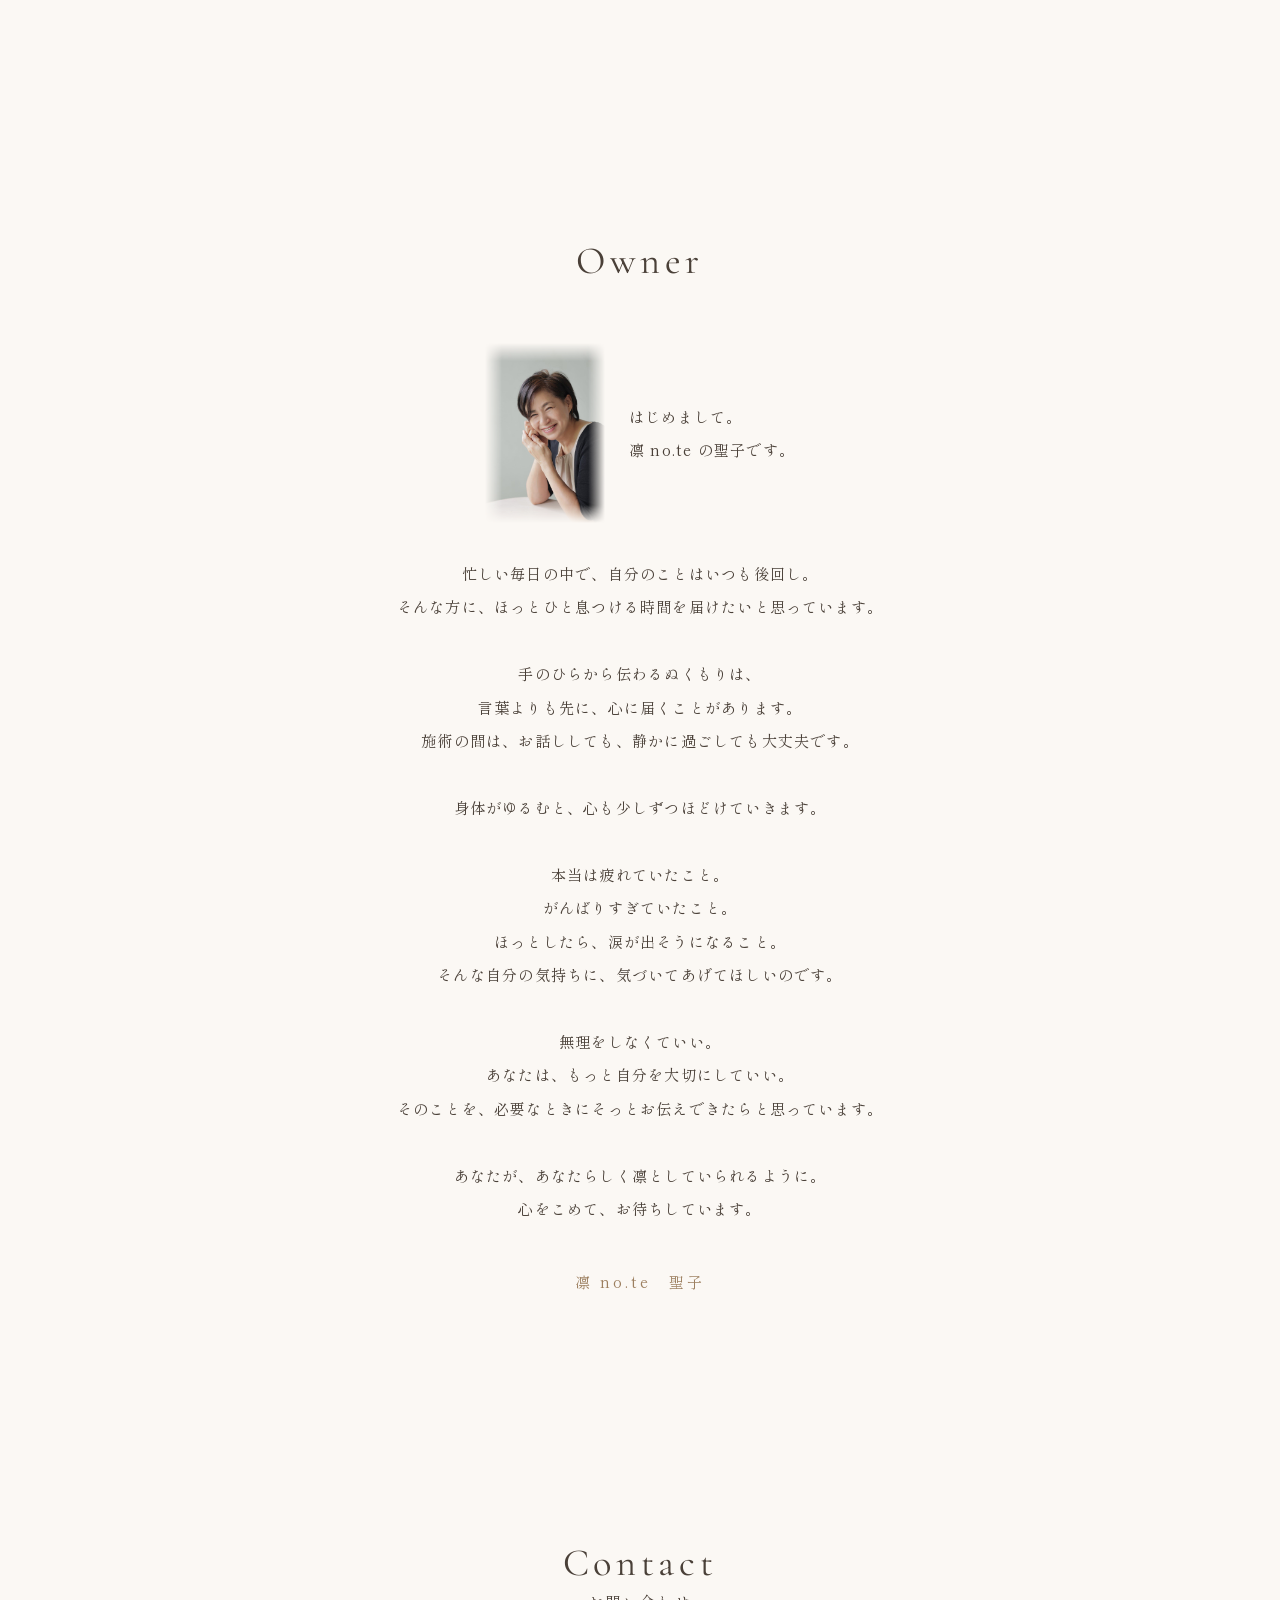
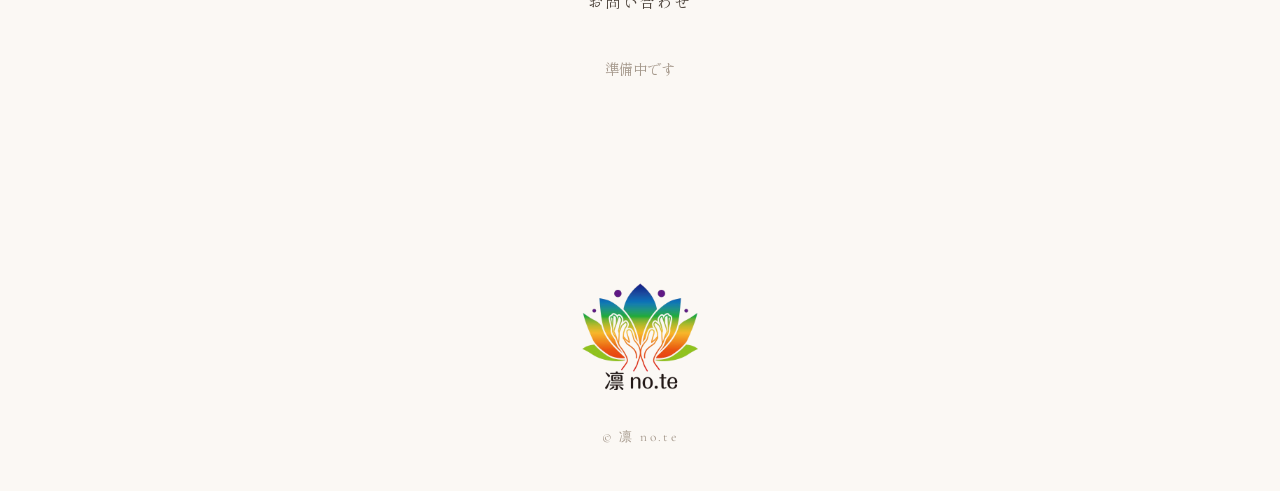
==== commit a8260271: "「帰る」を「還る」に変更 Co-Authored-By: Claude Opus 5.5 <noreply@anthropic.com>" ====
--- a/index.html
+++ b/index.html
@@ -110,7 +110,7 @@
 
     <div class="menu-card">
       <h3 class="menu-name">触れて整う手当</h3>
-      <p class="menu-catch">本来の自分に帰る時間。</p>
+      <p class="menu-catch">本来の自分に還る時間。</p>
 
       <p class="menu-text">
         手を通して身体と心にそっと触れ、<br>
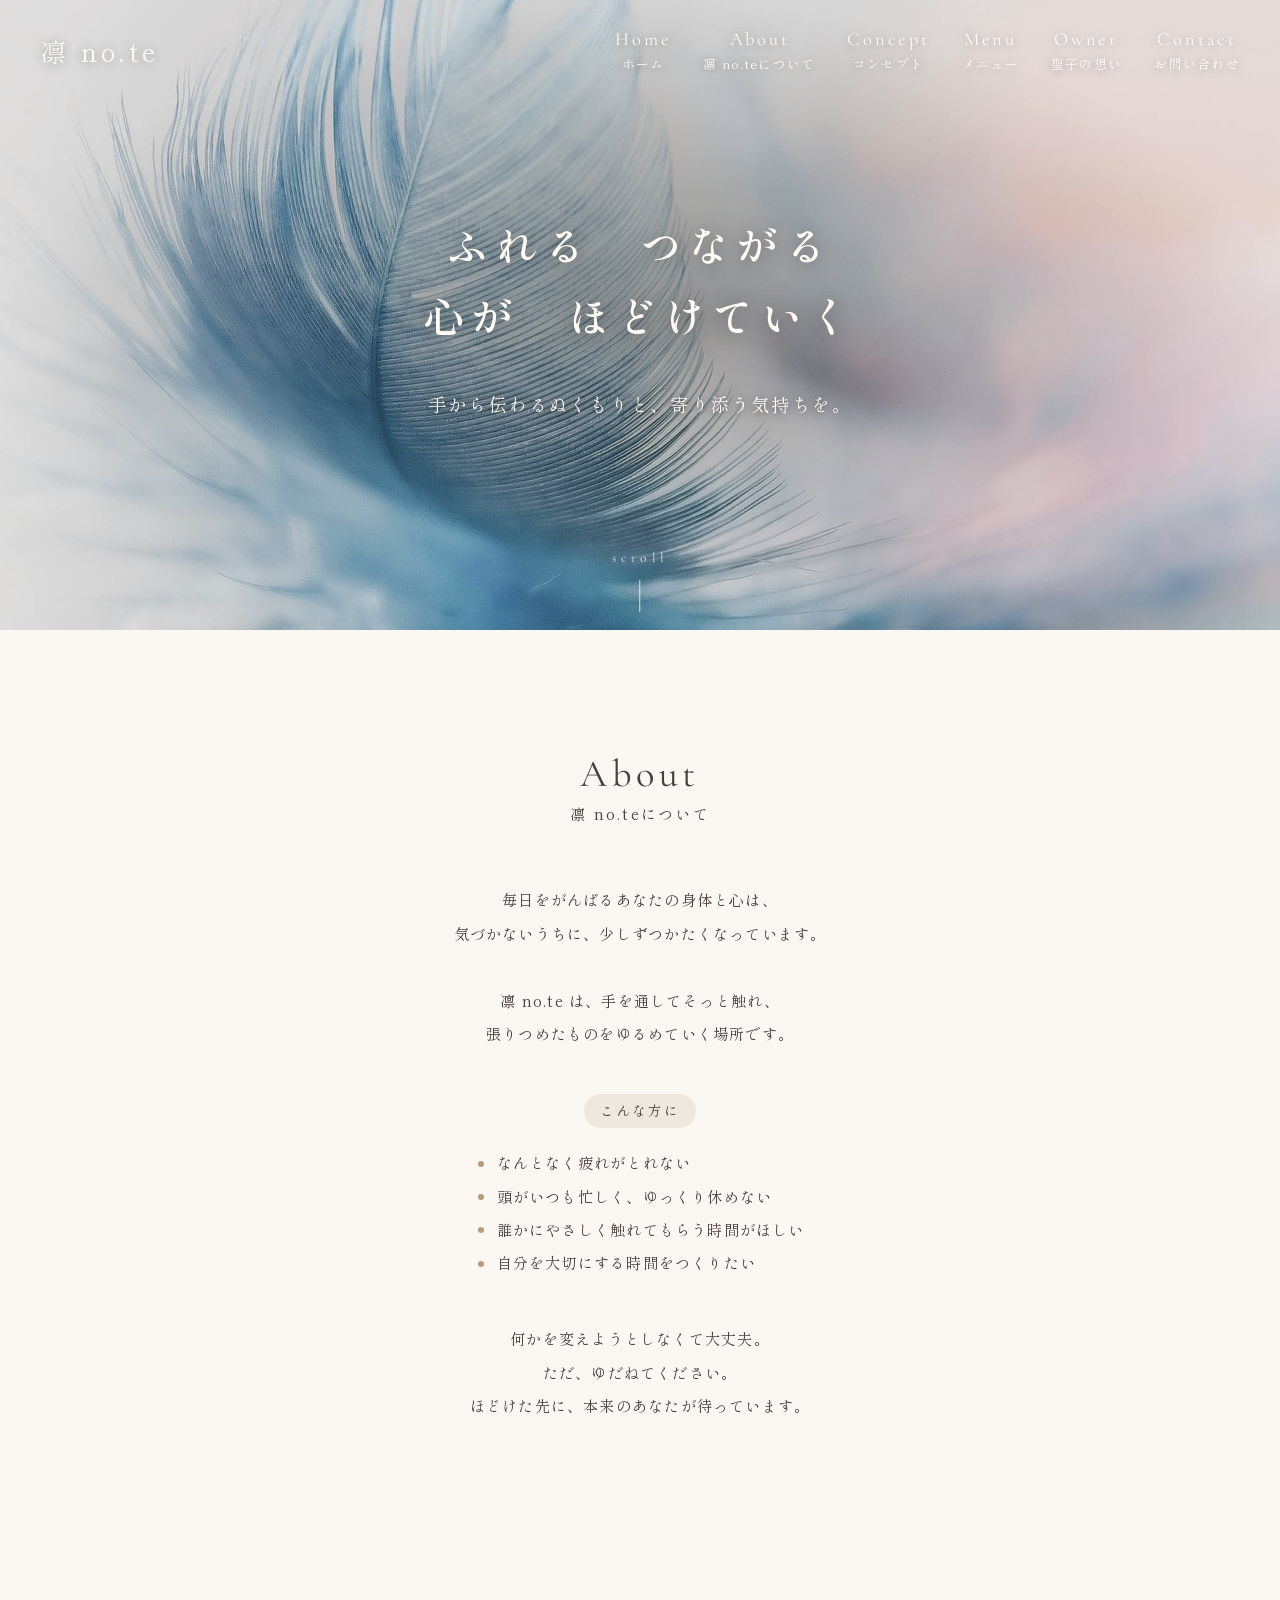
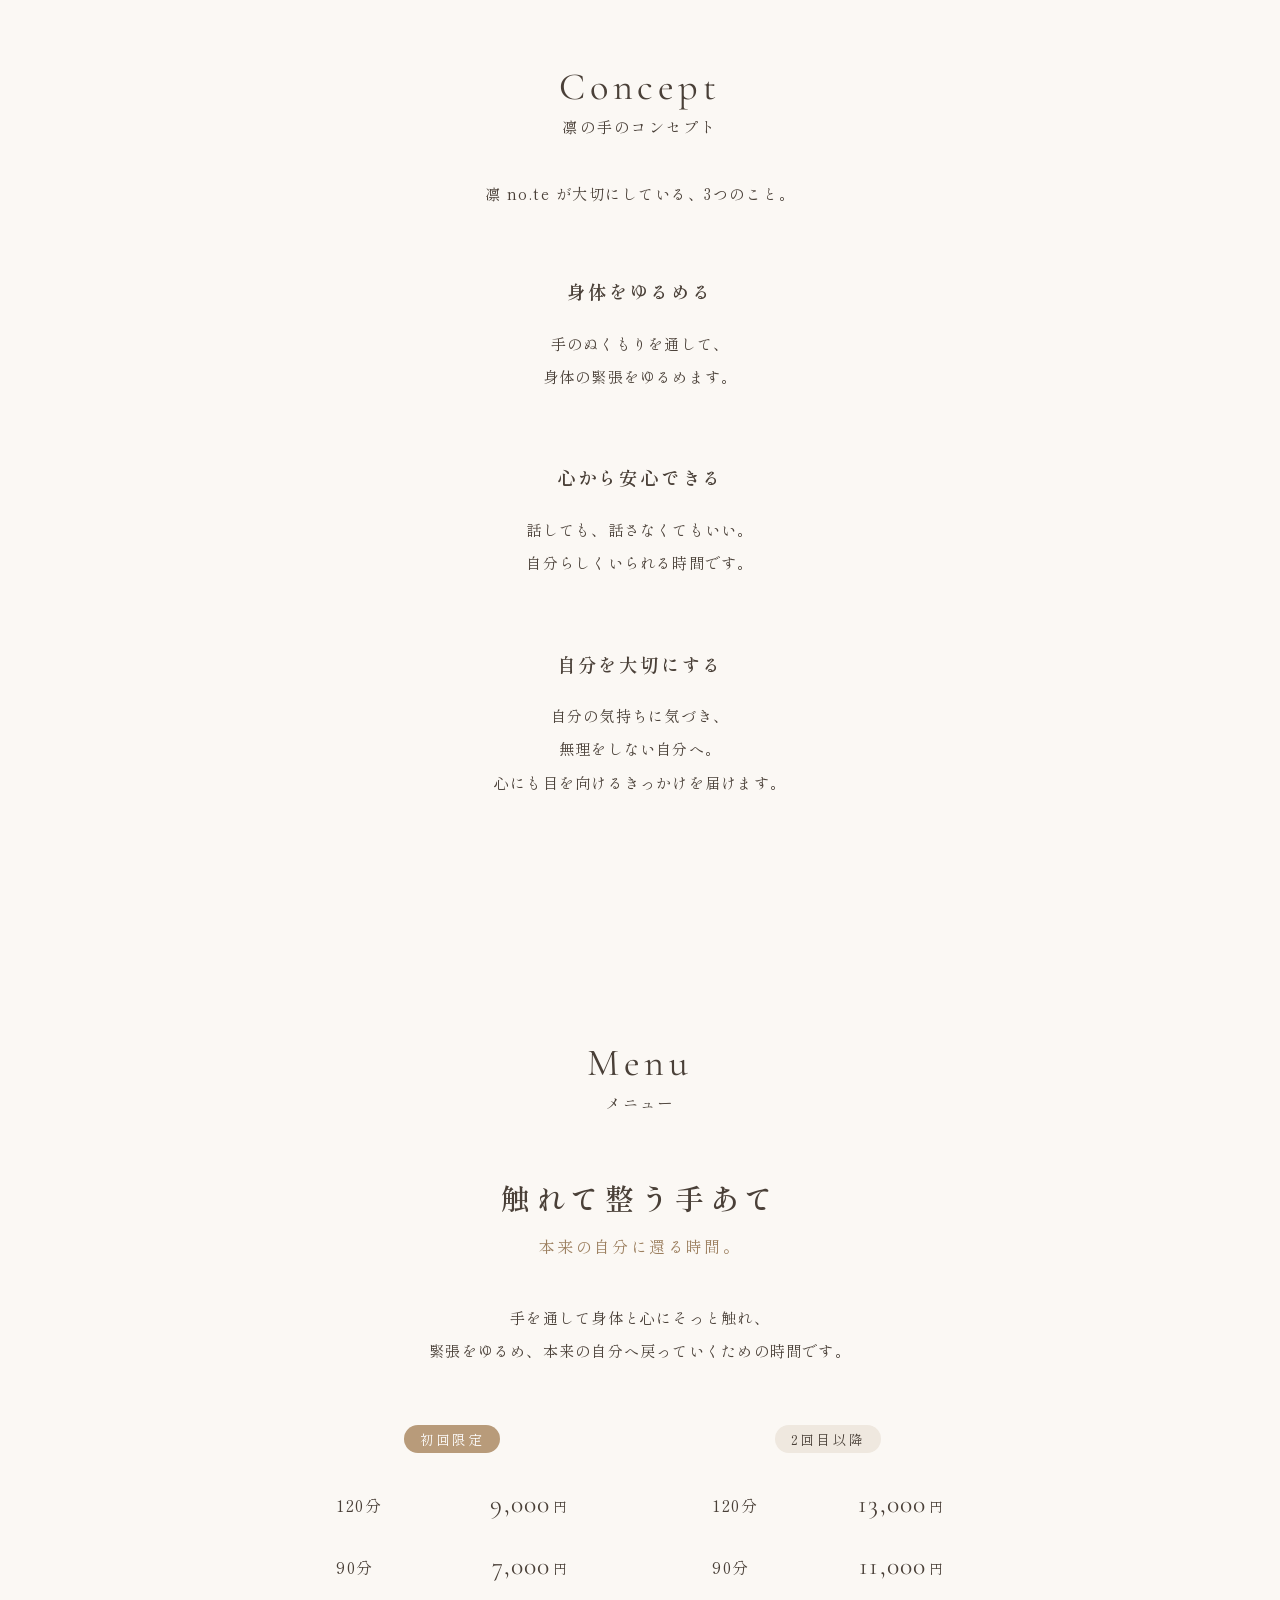
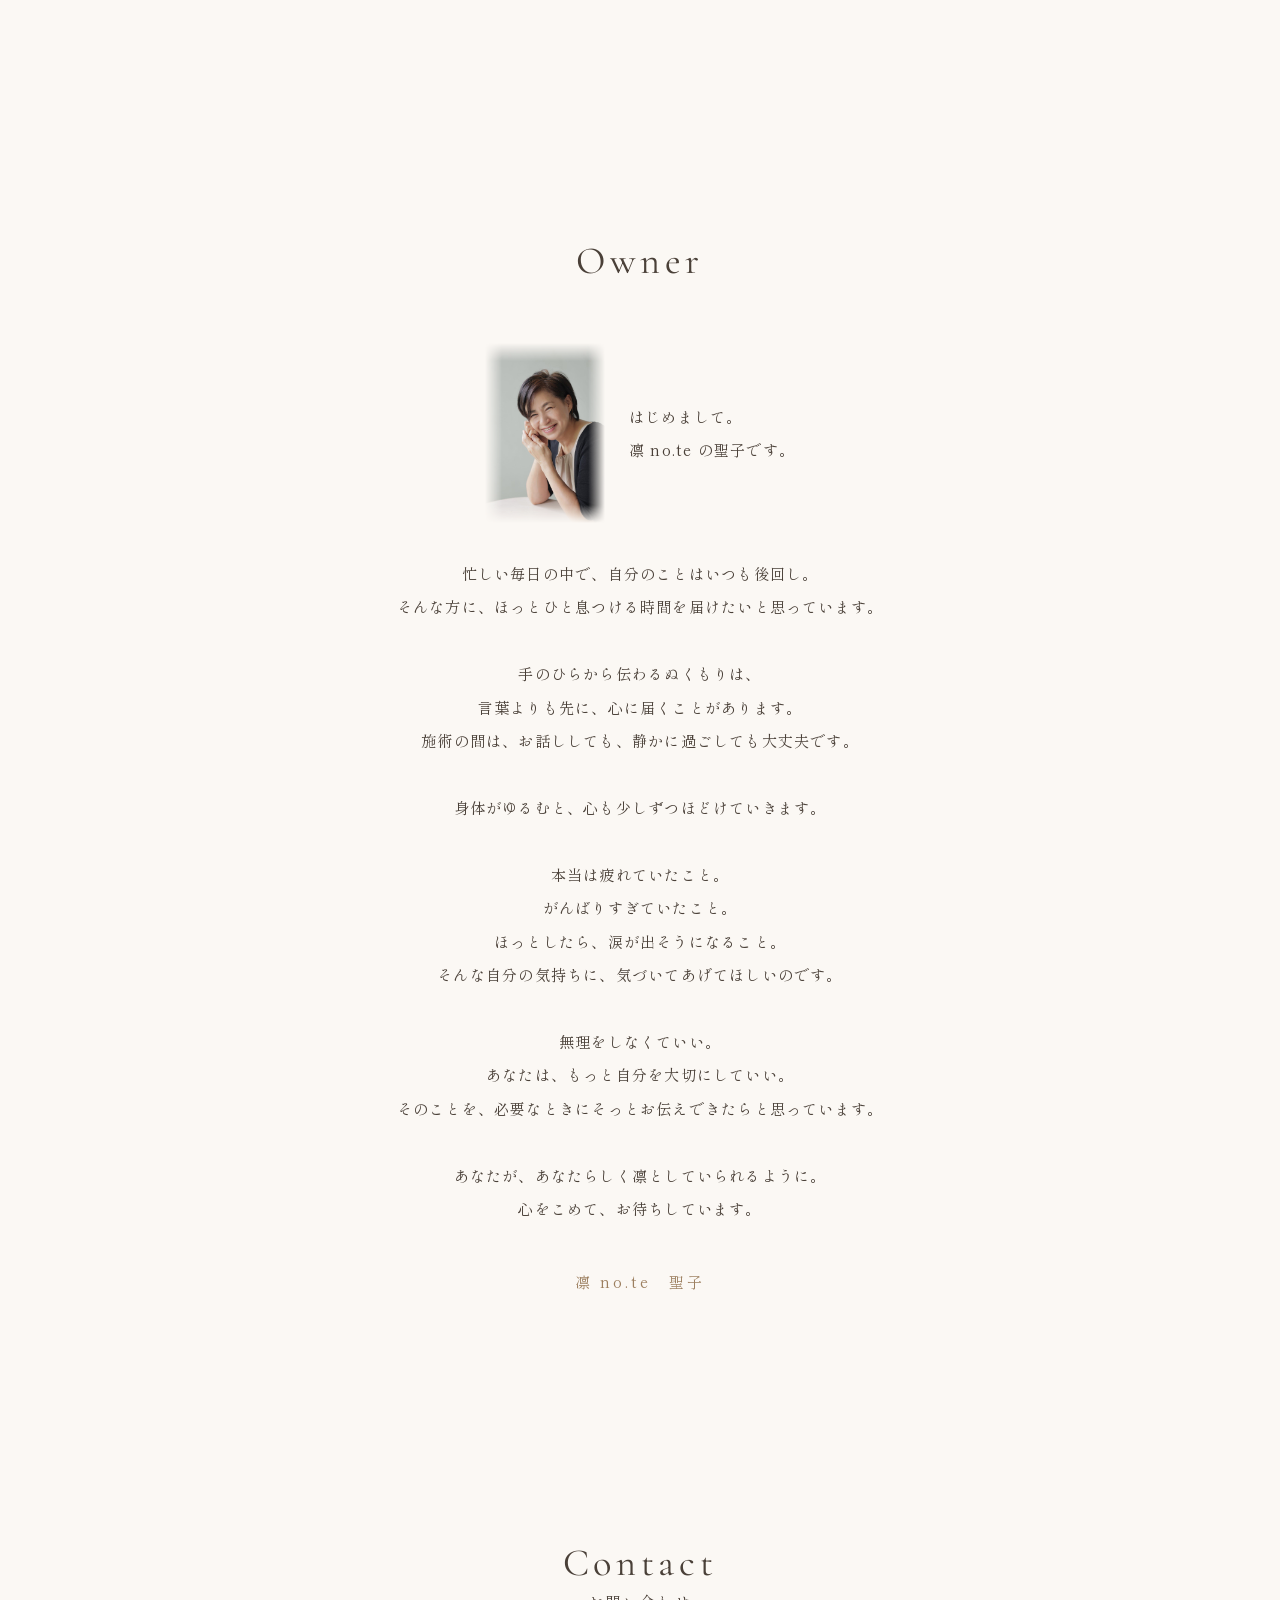
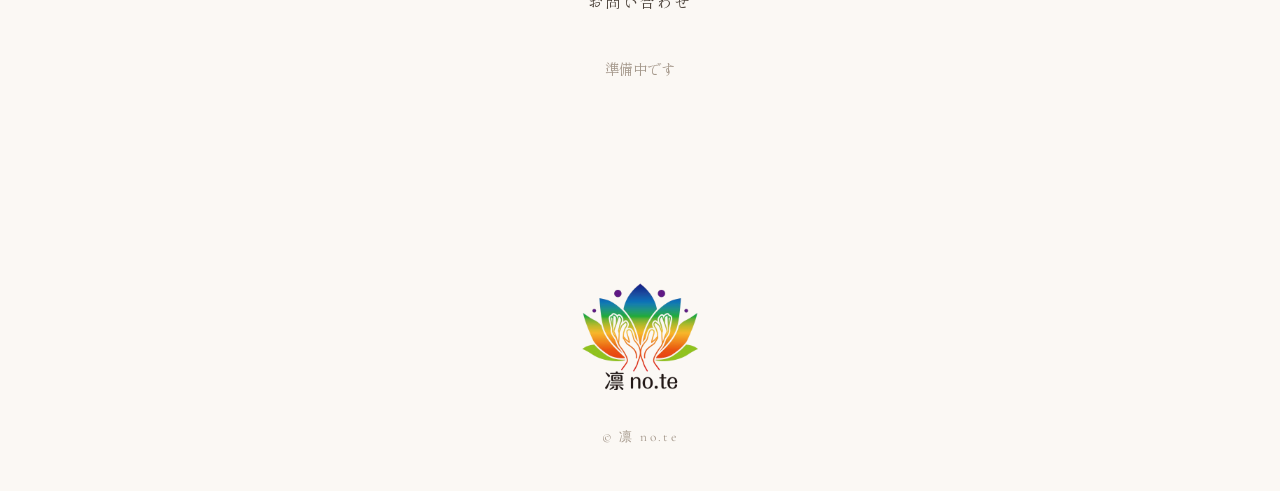
==== commit ac2e64bb: "「手当」を「手あて」に変更 Co-Authored-By: Claude Opus 5.5 <noreply@anthropic.com>" ====
--- a/index.html
+++ b/index.html
@@ -109,7 +109,7 @@
     <h2 class="section-title"><span class="en">Menu</span>メニュー</h2>
 
     <div class="menu-card">
-      <h3 class="menu-name">触れて整う手当</h3>
+      <h3 class="menu-name">触れて整う手あて</h3>
       <p class="menu-catch">本来の自分に還る時間。</p>
 
       <p class="menu-text">
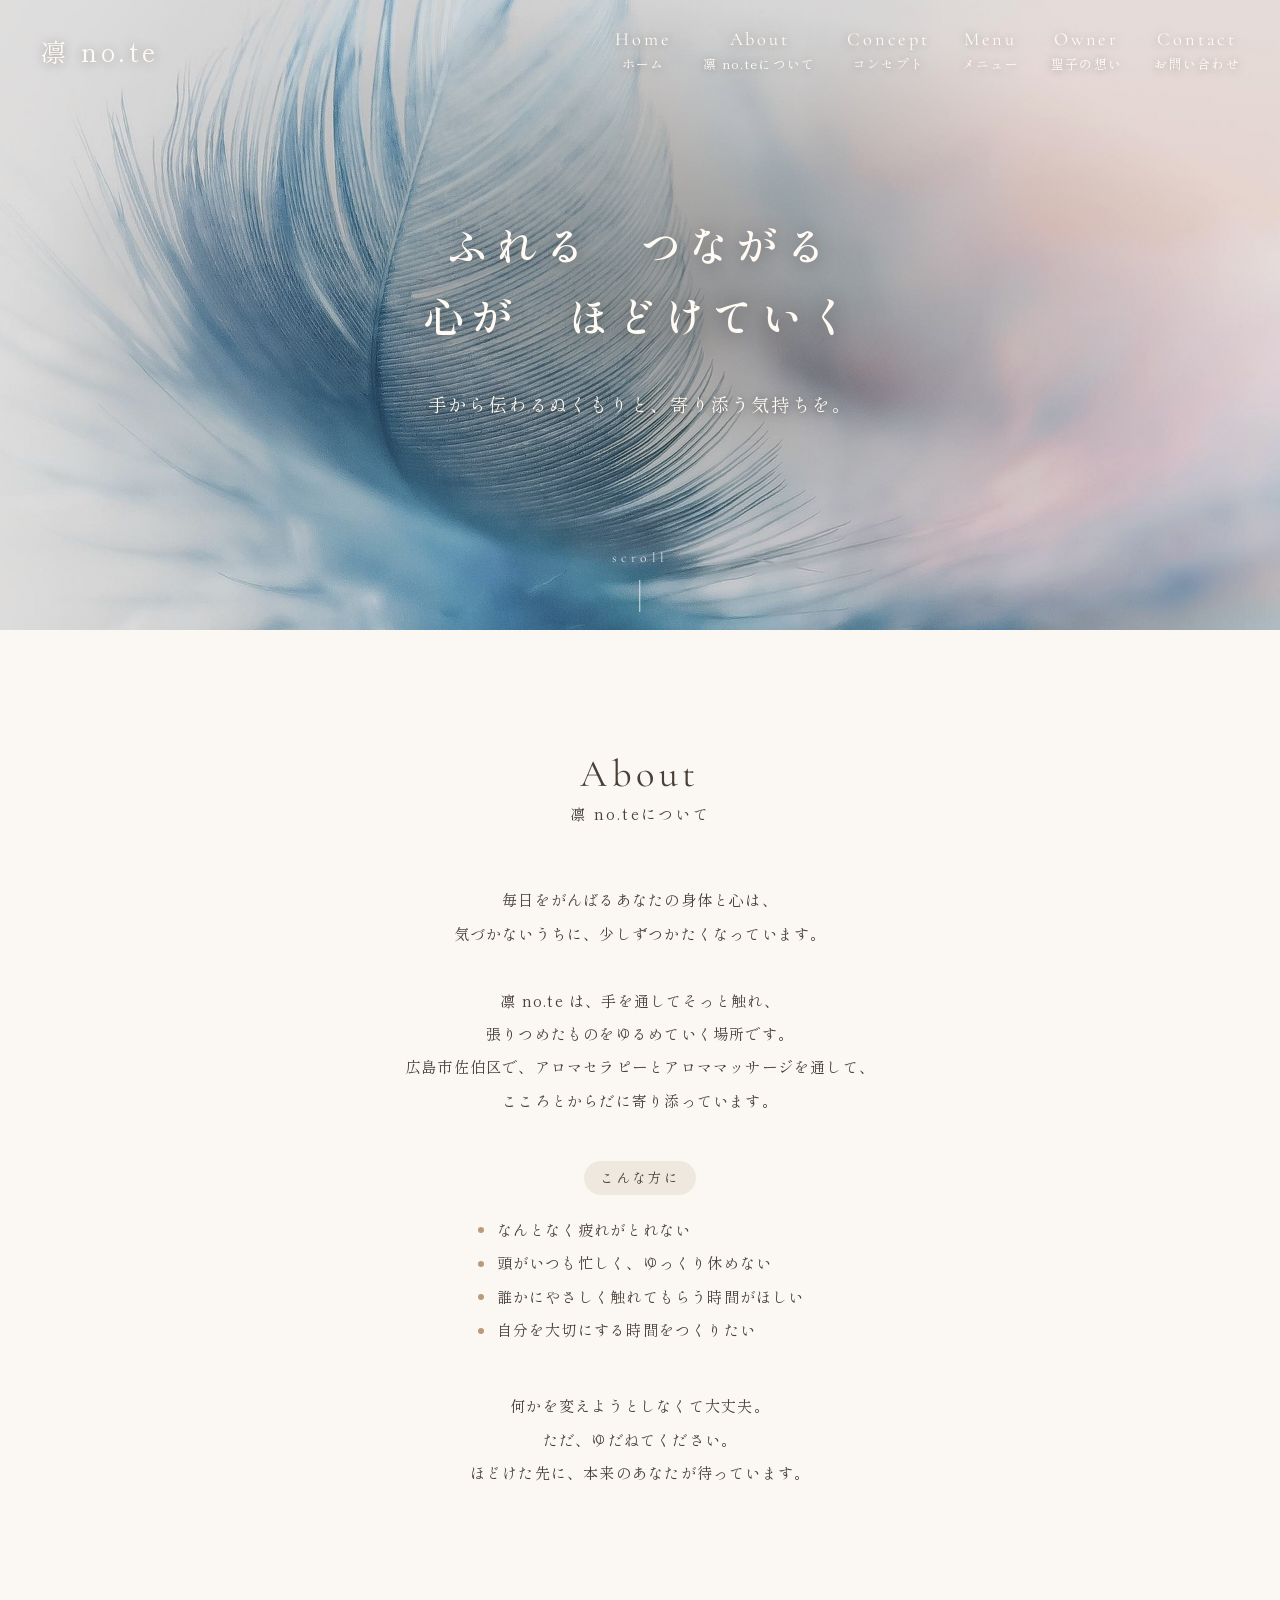
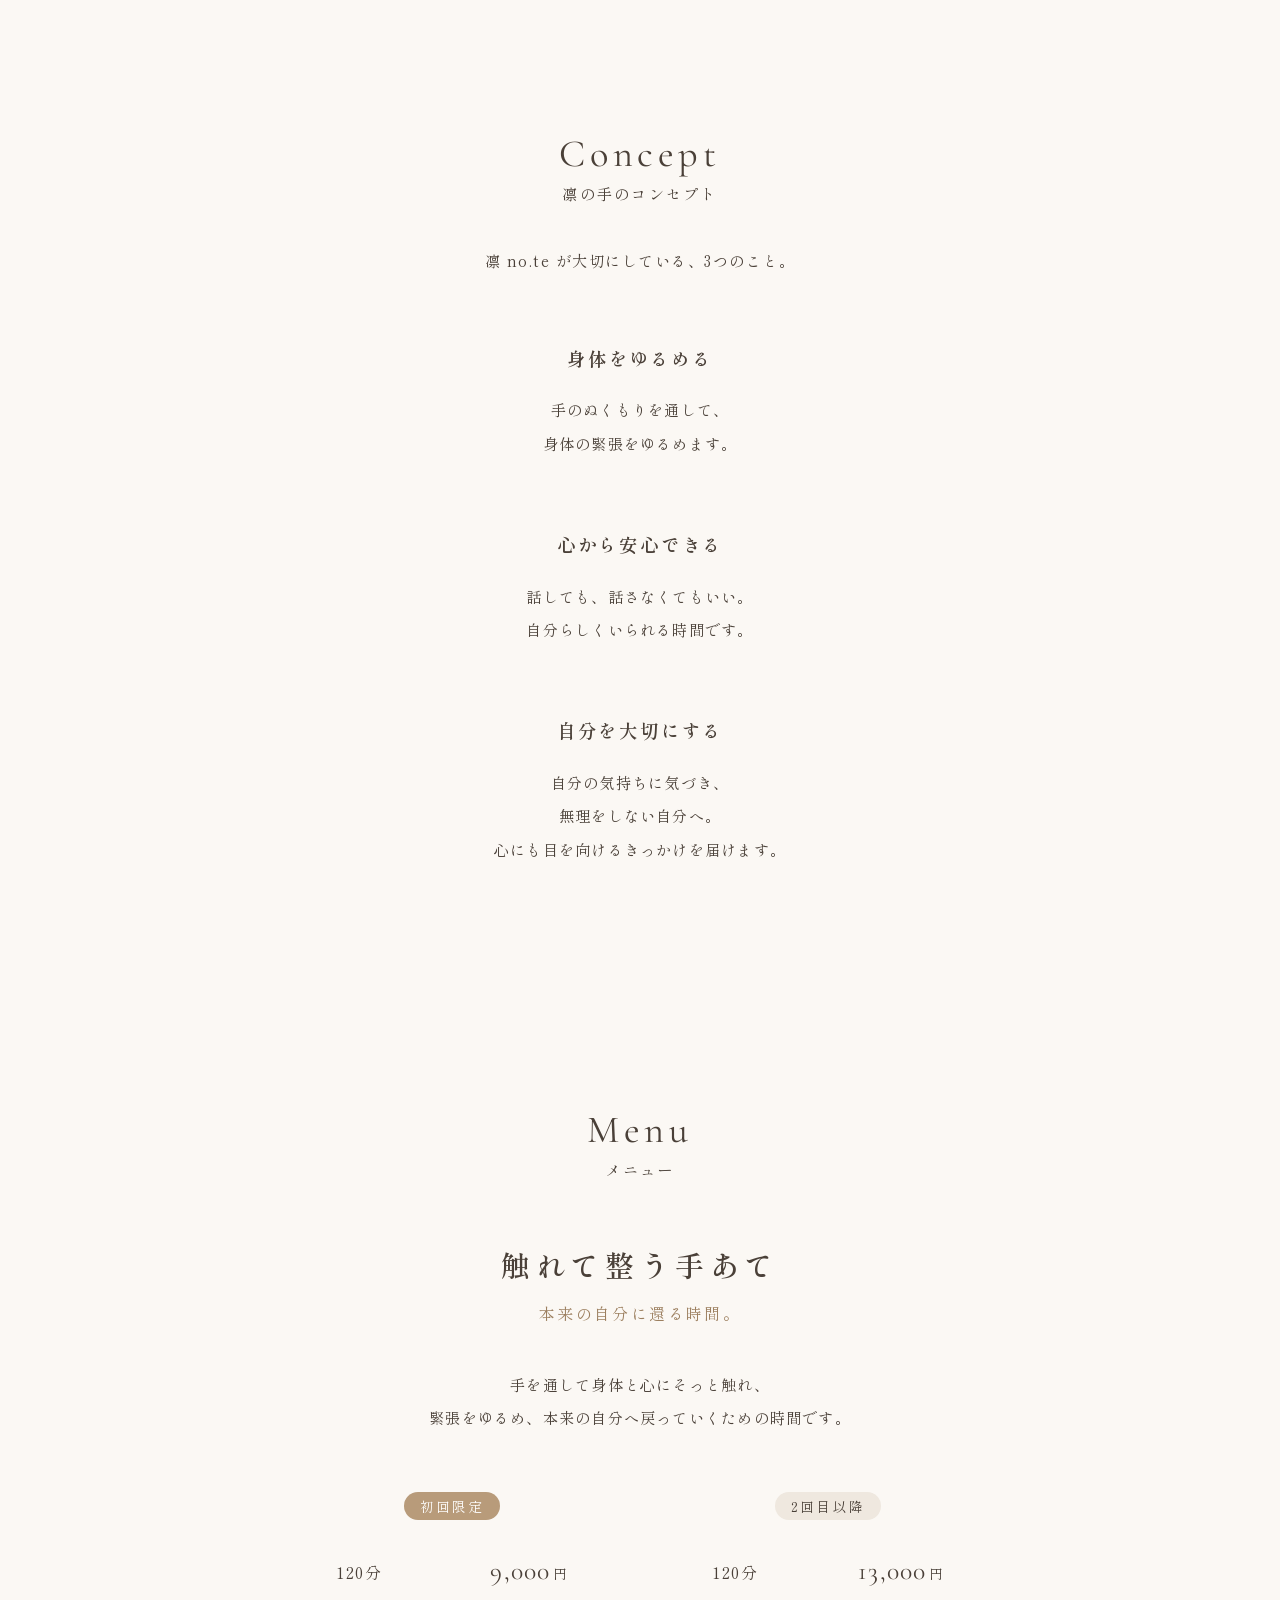
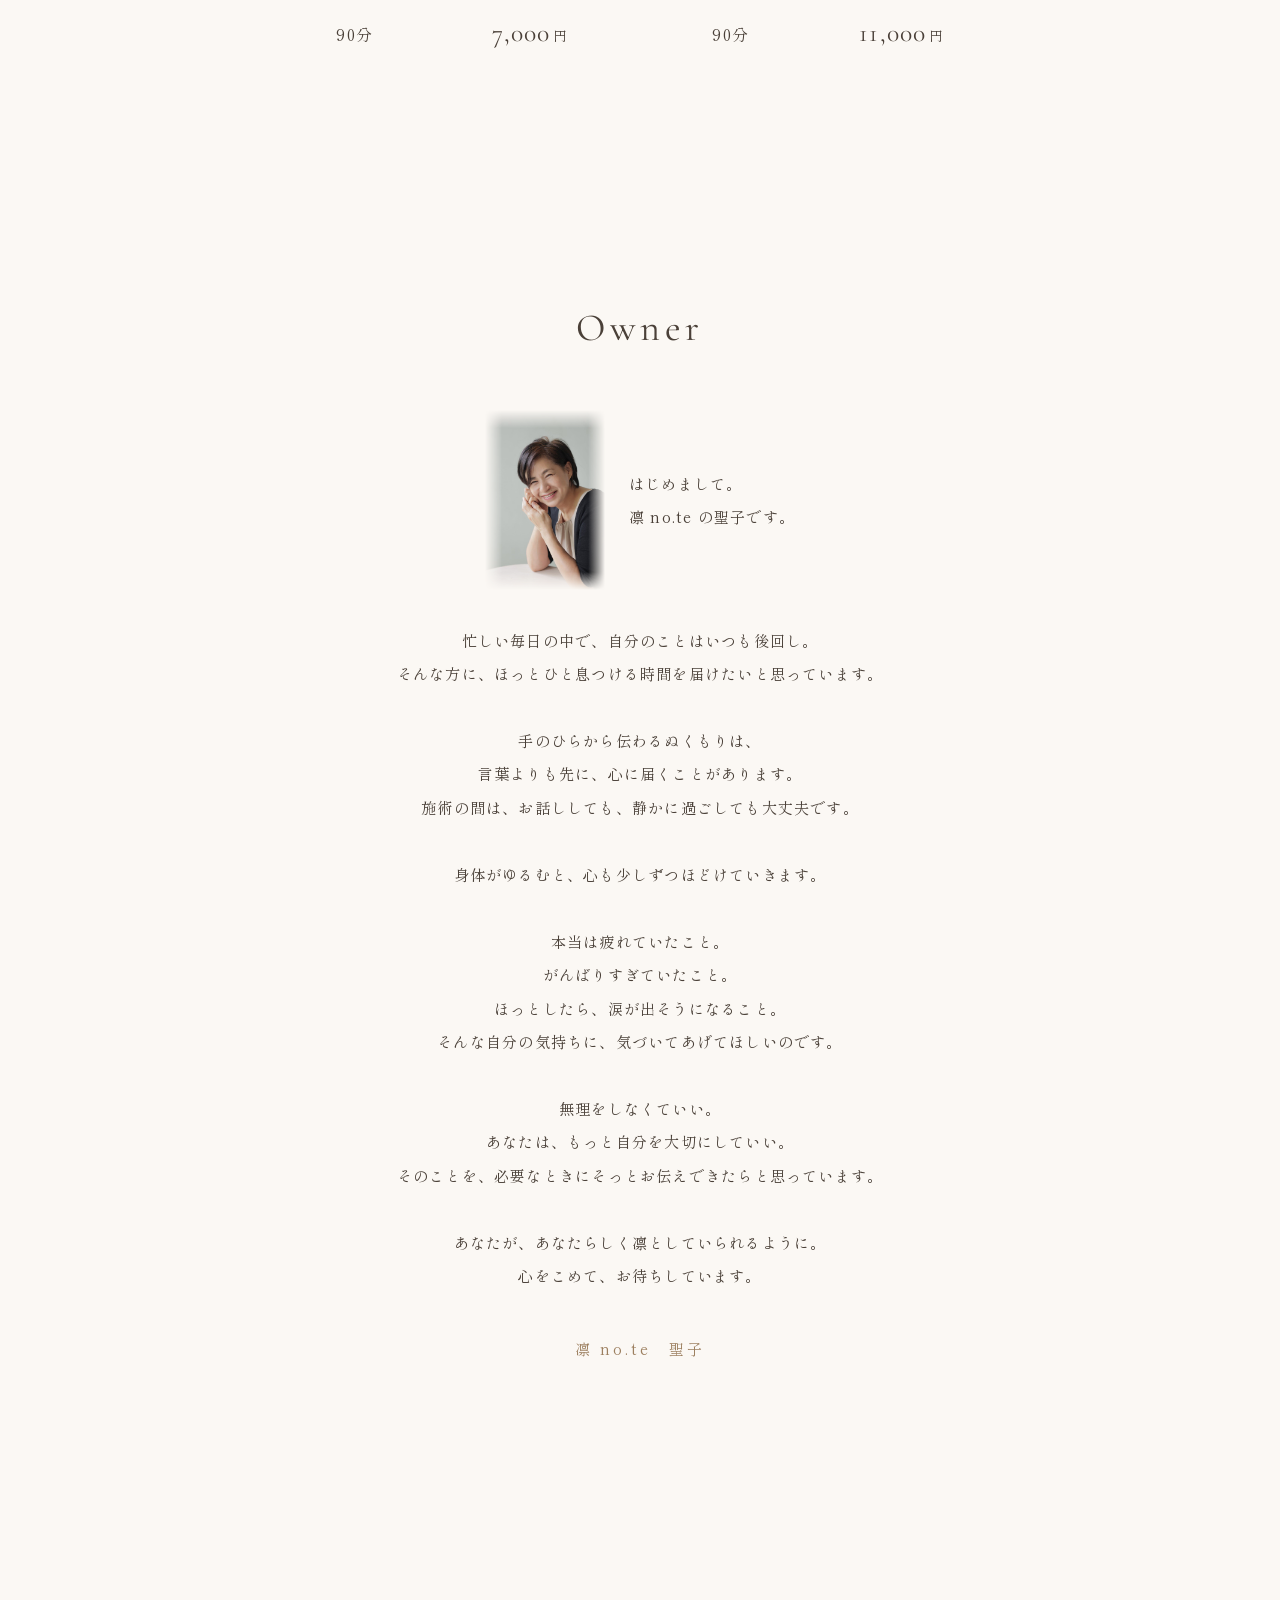
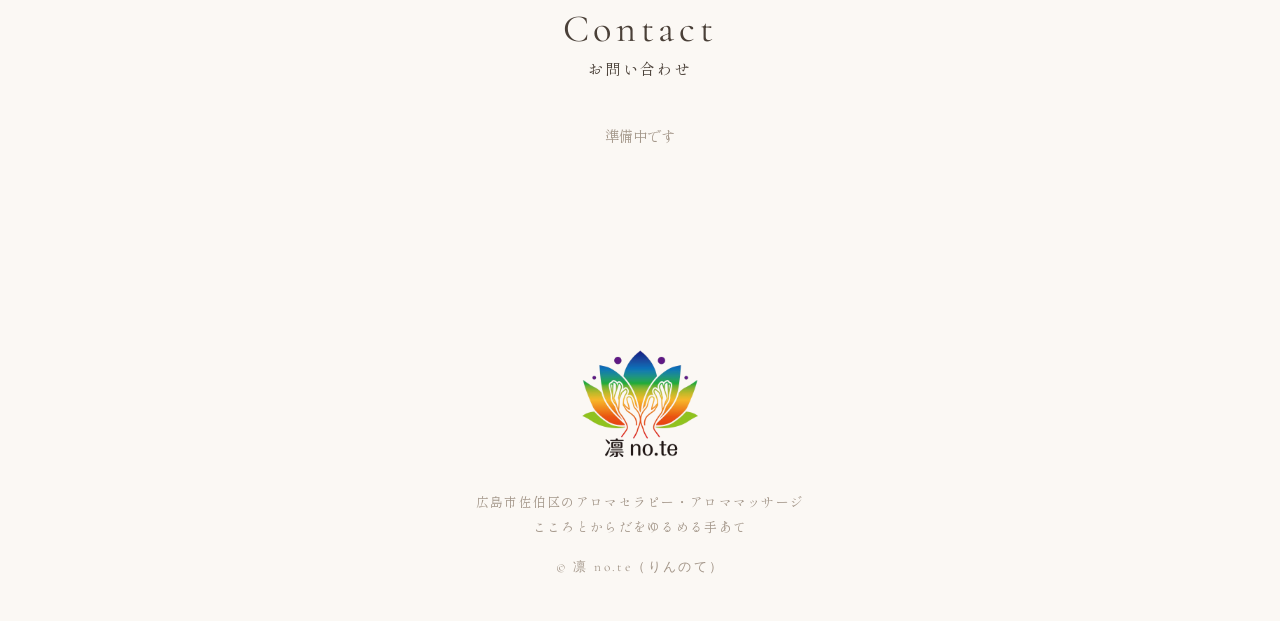
==== commit de081bcb: "検索キーワード（広島市佐伯区・アロマセラピー・アロママッサージ・こころとからだ）を追加 Co-Authored-By: Claude Opus 5.5 <noreply@anthropic.com>" ====
--- a/index.html
+++ b/index.html
@@ -3,10 +3,47 @@
 <head>
   <meta charset="UTF-8">
   <meta name="viewport" content="width=device-width, initial-scale=1.0">
-  <title>凛 no.te</title>
+  <title>凛 no.te（りんのて）｜広島市佐伯区のアロマセラピー・アロママッサージ｜こころとからだをゆるめる手あて</title>
+  <meta name="description" content="広島市佐伯区のアロマセラピーサロン「凛 no.te（りんのて）」。アロママッサージと手のぬくもりで、こころとからだをそっとゆるめる手あての時間をお届けします。話しても、話さなくてもいい。本来の自分に還る時間を。初回限定 90分 7,000円〜。">
+  <meta name="keywords" content="広島市佐伯区,アロマセラピー,アロママッサージ,こころとからだ,手あて,リラクゼーション,凛 no.te,りんのて">
+  <link rel="canonical" href="https://rinno-te.com/">
   <link rel="icon" type="image/png" href="images/favicon.png">
   <link rel="apple-touch-icon" href="images/favicon.png">
-  <meta name="description" content="ふれる。つながる。心が、ほどけていく。手から伝わるぬくもりと、寄り添う気持ちを。">
+
+  <!-- SNSやLINEでシェアされたときの表示 -->
+  <meta property="og:type" content="website">
+  <meta property="og:site_name" content="凛 no.te">
+  <meta property="og:title" content="凛 no.te（りんのて）｜広島市佐伯区のアロマセラピー・アロママッサージ">
+  <meta property="og:description" content="広島市佐伯区のアロマセラピーサロン。アロママッサージと手のぬくもりで、こころとからだをそっとゆるめます。本来の自分に還る時間をお届けします。">
+  <meta property="og:url" content="https://rinno-te.com/">
+  <meta property="og:image" content="https://rinno-te.com/images/hero-feather.jpg">
+  <meta property="og:locale" content="ja_JP">
+  <meta name="twitter:card" content="summary_large_image">
+
+  <!-- 検索エンジン向けのお店の情報 -->
+  <script type="application/ld+json">
+  {
+    "@context": "https://schema.org",
+    "@type": "HealthAndBeautyBusiness",
+    "name": "凛 no.te",
+    "alternateName": "りんのて",
+    "url": "https://rinno-te.com/",
+    "logo": "https://rinno-te.com/images/logo.png",
+    "image": "https://rinno-te.com/images/hero-feather.jpg",
+    "description": "広島市佐伯区のアロマセラピー・アロママッサージのサロン。手のぬくもりで、こころとからだをそっとゆるめる手あての時間をお届けします。",
+    "address": { "@type": "PostalAddress", "addressCountry": "JP", "addressRegion": "広島県", "addressLocality": "広島市佐伯区" },
+    "areaServed": "広島市佐伯区",
+    "keywords": "アロマセラピー, アロママッサージ, こころとからだ, 手あて",
+    "priceRange": "¥7,000〜¥13,000",
+    "founder": { "@type": "Person", "name": "聖子" },
+    "makesOffer": [
+      { "@type": "Offer", "name": "触れて整う手あて 90分（初回限定）", "price": "7000", "priceCurrency": "JPY" },
+      { "@type": "Offer", "name": "触れて整う手あて 120分（初回限定）", "price": "9000", "priceCurrency": "JPY" },
+      { "@type": "Offer", "name": "触れて整う手あて 90分", "price": "11000", "priceCurrency": "JPY" },
+      { "@type": "Offer", "name": "触れて整う手あて 120分", "price": "13000", "priceCurrency": "JPY" }
+    ]
+  }
+  </script>
   <link rel="preconnect" href="https://fonts.googleapis.com">
   <link rel="preconnect" href="https://fonts.gstatic.com" crossorigin>
   <link href="https://fonts.googleapis.com/css2?family=Shippori+Mincho:wght@400;600&family=Cormorant+Garamond:wght@400;500&display=swap" rel="stylesheet">
@@ -61,7 +98,9 @@
       </p>
       <p>
         凛 no.te は、手を通してそっと触れ、<br>
-        張りつめたものを<br class="sp-only">ゆるめていく場所です。
+        張りつめたものを<br class="sp-only">ゆるめていく場所です。<br>
+        広島市佐伯区で、アロマセラピーと<br class="sp-only">アロママッサージを通して、<br>
+        こころとからだに寄り添っています。
       </p>
 
       <div class="about-for">
@@ -185,7 +224,8 @@
 
   <footer class="site-footer">
     <img src="images/logo.png" alt="凛 no.te" class="footer-logo" width="400" height="400">
-    <small>&copy; 凛 no.te</small>
+    <p class="footer-area" style="font-family:'Shippori Mincho',serif; font-size:0.8rem; line-height:2; letter-spacing:0.1em; margin-bottom:12px;">広島市佐伯区のアロマセラピー・アロママッサージ<br>こころとからだをゆるめる手あて</p>
+    <small>&copy; 凛 no.te（りんのて）</small>
   </footer>
 
   <script>
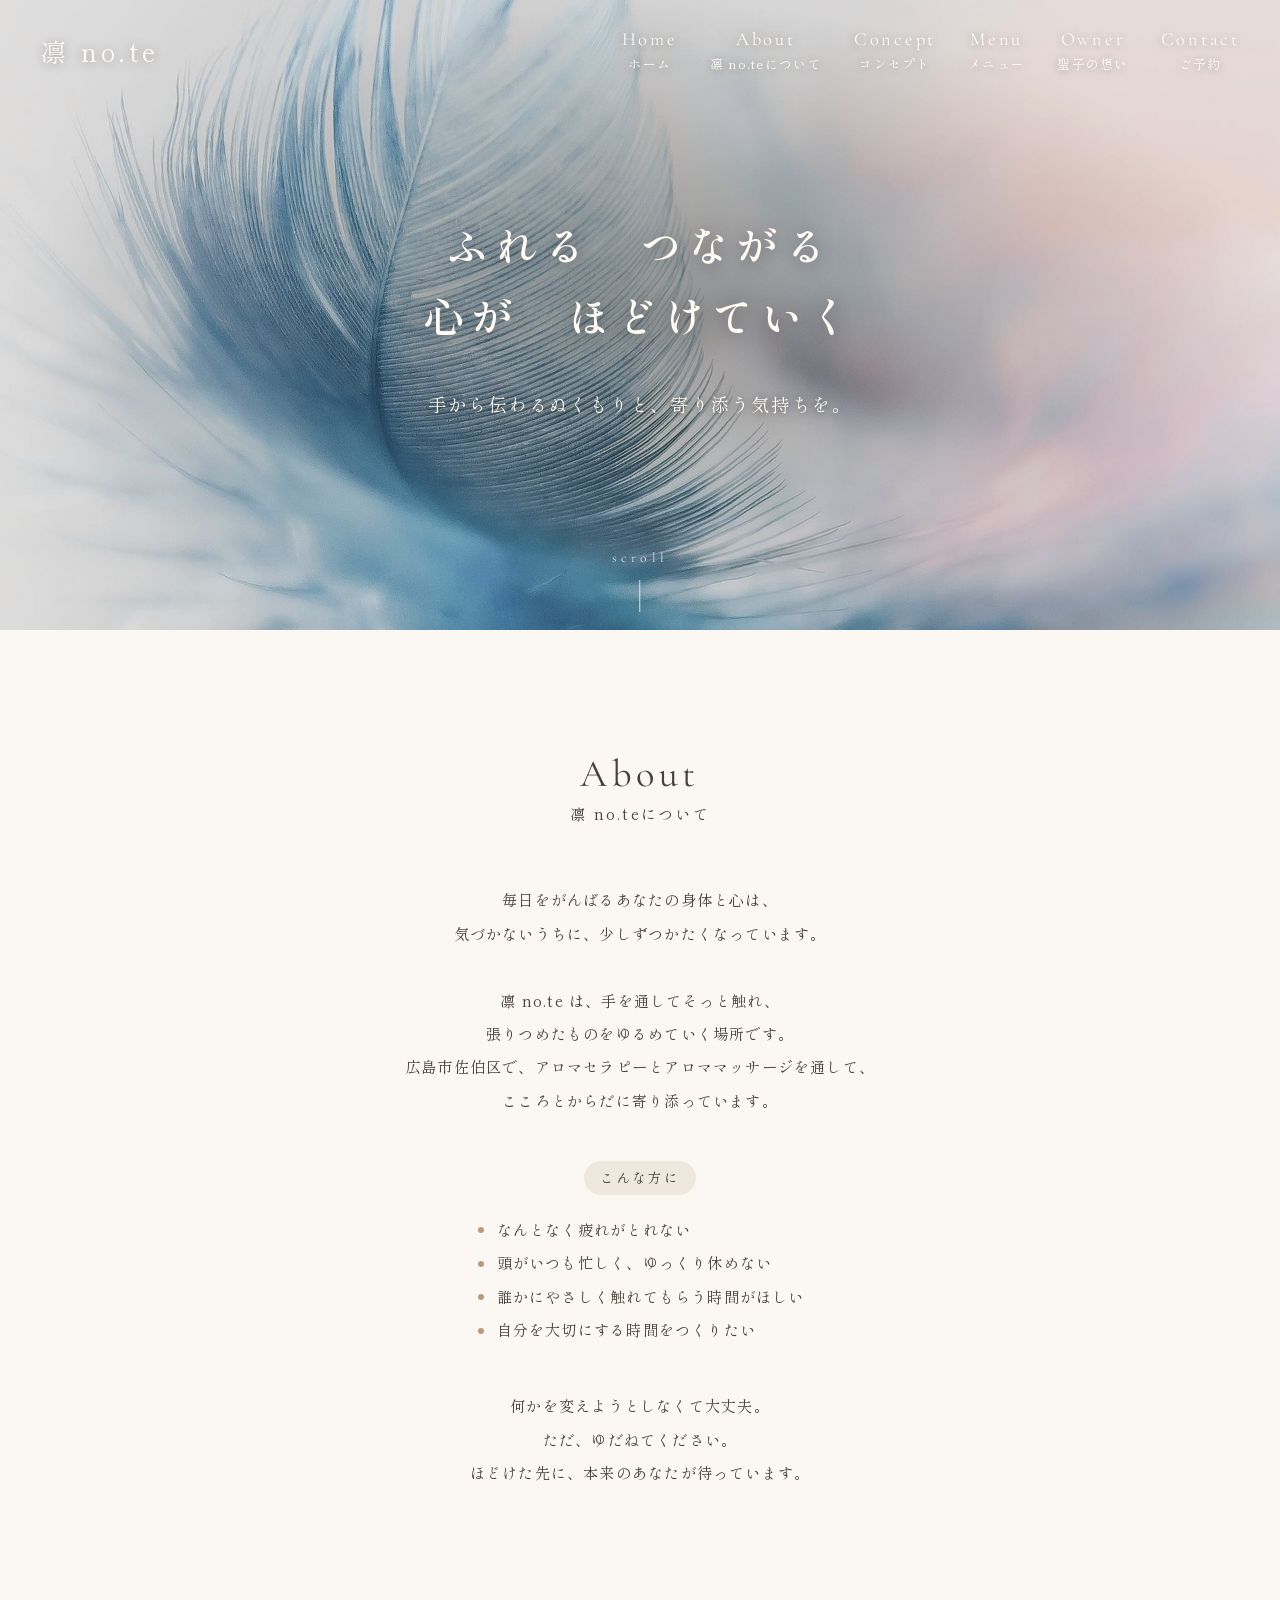
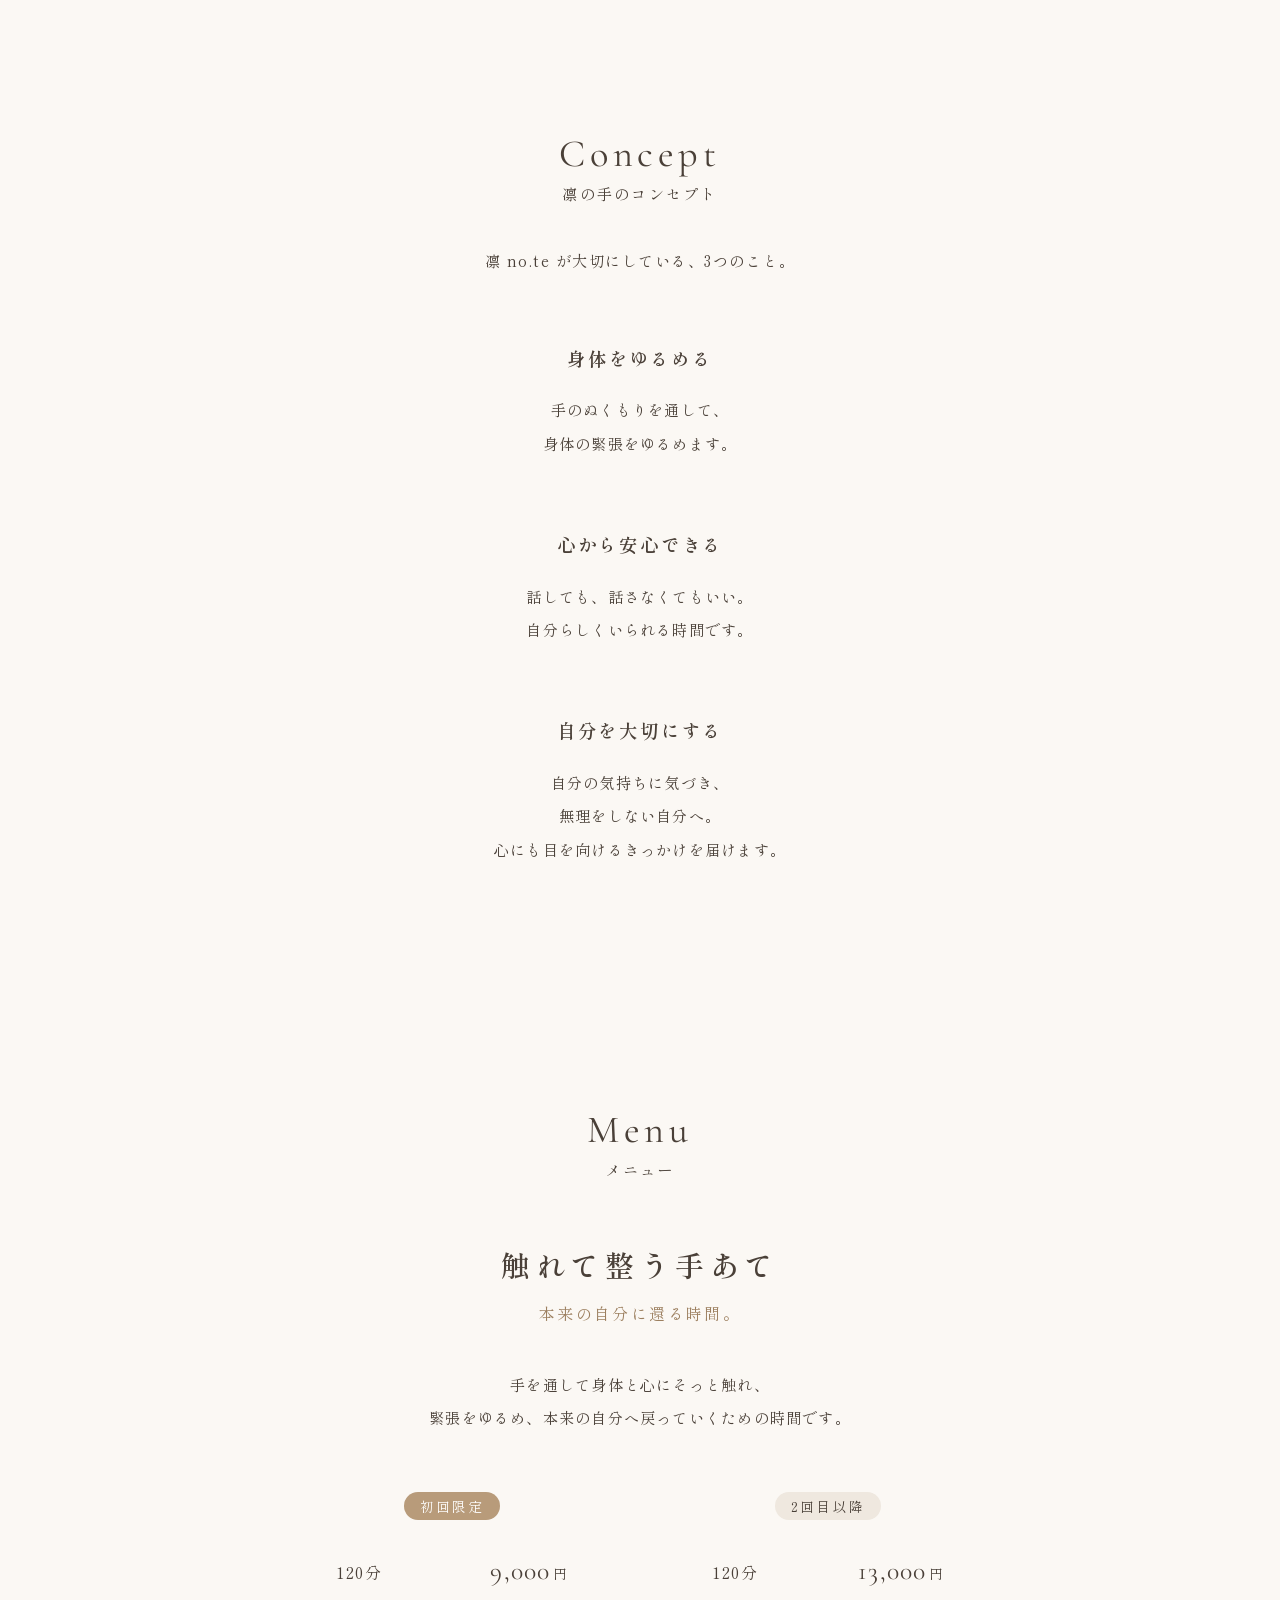
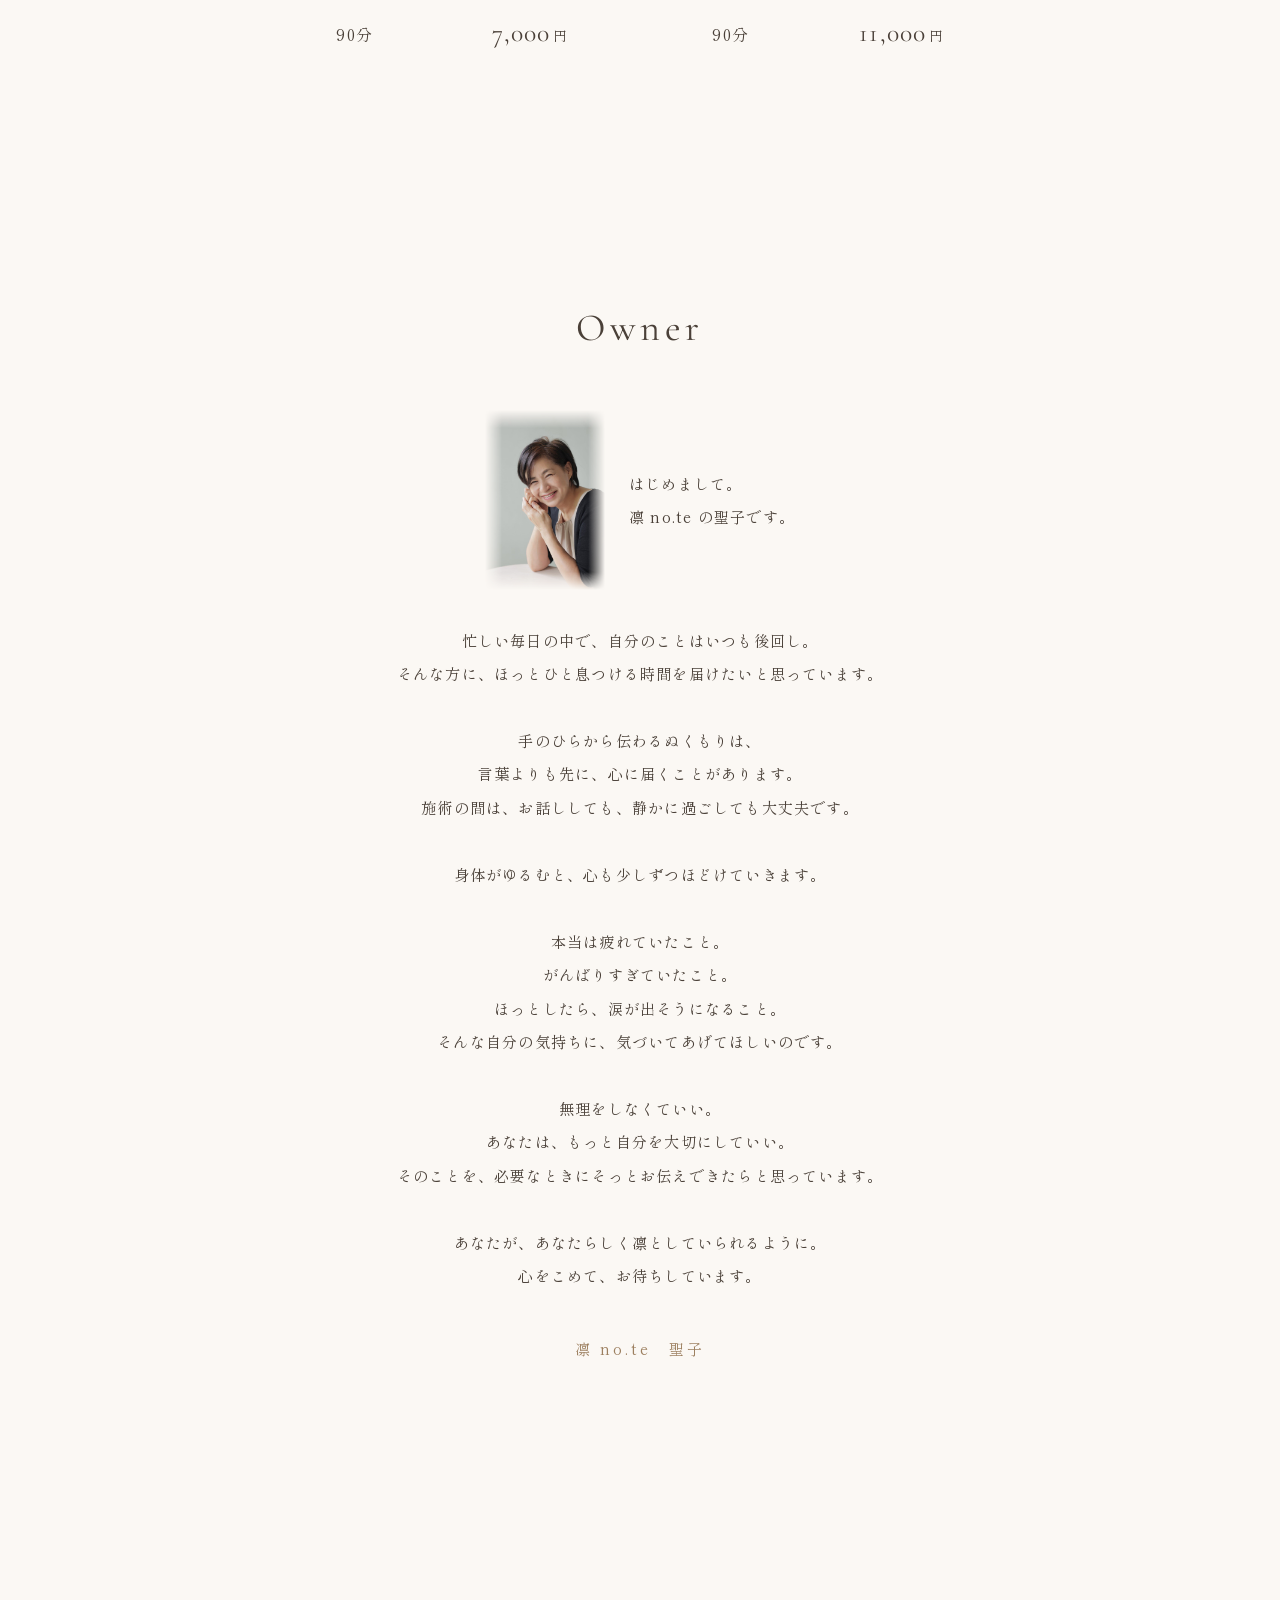
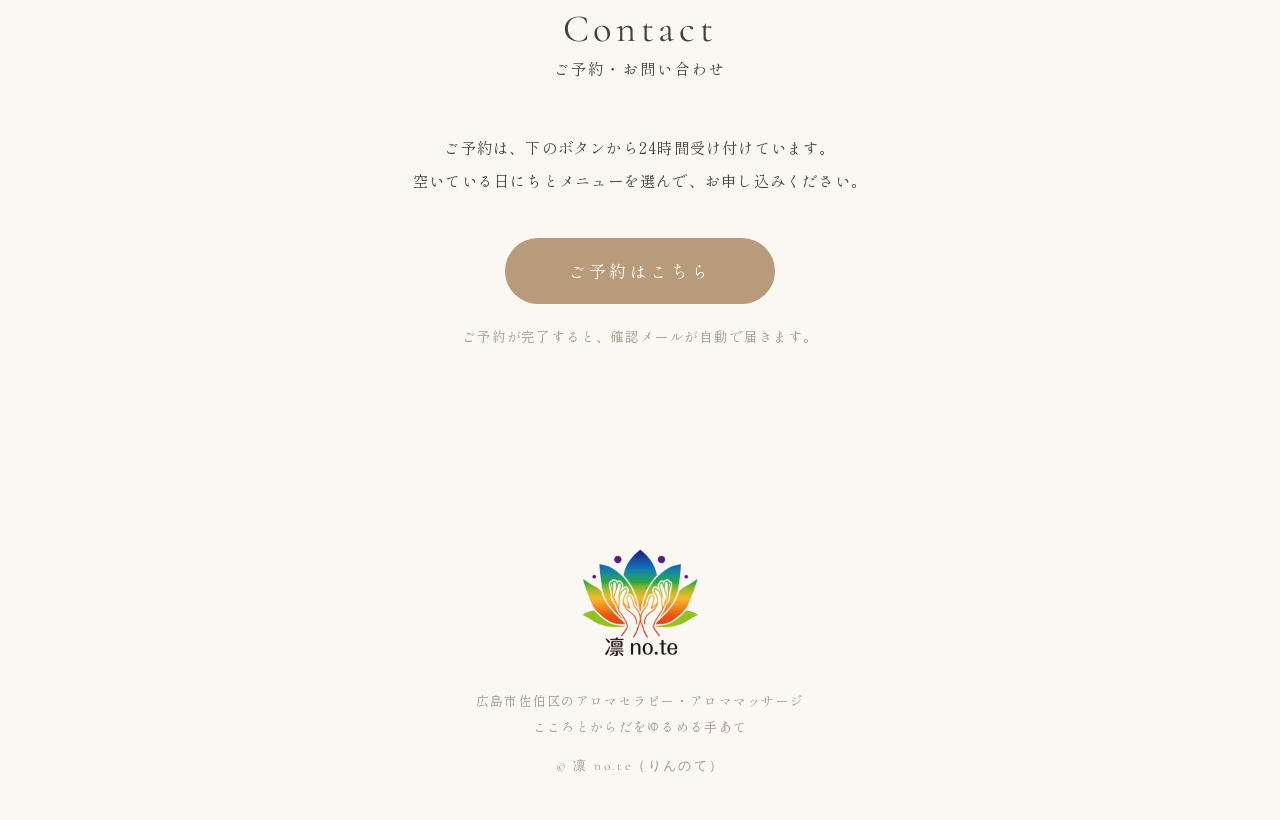
==== commit ed34729d: "トップページに「ご予約はこちら」ボタンを追加 Co-Authored-By: Claude Opus 5.5 <noreply@anthropic.com>" ====
--- a/index.html
+++ b/index.html
@@ -47,7 +47,7 @@
   <link rel="preconnect" href="https://fonts.googleapis.com">
   <link rel="preconnect" href="https://fonts.gstatic.com" crossorigin>
   <link href="https://fonts.googleapis.com/css2?family=Shippori+Mincho:wght@400;600&family=Cormorant+Garamond:wght@400;500&display=swap" rel="stylesheet">
-  <link rel="stylesheet" href="style.css?v=20261009e">
+  <link rel="stylesheet" href="style.css?v=20261011">
 </head>
 <body>
 
@@ -64,7 +64,7 @@
         <li><a href="#concept"><span class="en">Concept</span>コンセプト</a></li>
         <li><a href="#menu"><span class="en">Menu</span>メニュー</a></li>
         <li><a href="#owner"><span class="en">Owner</span>聖子の想い</a></li>
-        <li><a href="#contact"><span class="en">Contact</span>お問い合わせ</a></li>
+        <li><a href="#contact"><span class="en">Contact</span>ご予約</a></li>
       </ul>
     </nav>
   </header>
@@ -218,8 +218,13 @@
   </section>
 
   <section class="section" id="contact">
-    <h2 class="section-title"><span class="en">Contact</span>お問い合わせ</h2>
-    <p class="coming-soon">準備中です</p>
+    <h2 class="section-title"><span class="en">Contact</span>ご予約・お問い合わせ</h2>
+    <p class="contact-text">
+      ご予約は、下のボタンから<br class="sp-only">24時間受け付けています。<br>
+      空いている日にちとメニューを選んで、<br class="sp-only">お申し込みください。
+    </p>
+    <a href="/reserve/" class="reserve-btn">ご予約はこちら</a>
+    <p class="contact-note">ご予約が完了すると、<br class="sp-only">確認メールが自動で届きます。</p>
   </section>
 
   <footer class="site-footer">
--- a/style.css
+++ b/style.css
@@ -472,6 +472,43 @@
   display: none;
 }
 
+/* ===== ご予約・お問い合わせ ===== */
+.contact-text {
+  margin-top: 48px;
+  font-size: 0.95rem;
+  line-height: 2.2;
+  letter-spacing: 0.08em;
+}
+
+.reserve-btn {
+  display: inline-block;
+  margin-top: 40px;
+  padding: 18px 64px;
+  border-radius: 999px;
+  background: #b89b7a;
+  color: #fff;
+  font-size: 1.05rem;
+  letter-spacing: 0.2em;
+  transition: background 0.3s, transform 0.3s;
+}
+
+.reserve-btn:hover {
+  background: #9c7f5f;
+  transform: translateY(-2px);
+}
+
+.reserve-btn:focus-visible {
+  outline: 2px solid #9c7f5f;
+  outline-offset: 4px;
+}
+
+.contact-note {
+  margin-top: 20px;
+  color: #a39689;
+  font-size: 0.85rem;
+  letter-spacing: 0.06em;
+}
+
 .coming-soon {
   margin-top: 40px;
   color: #a39689;
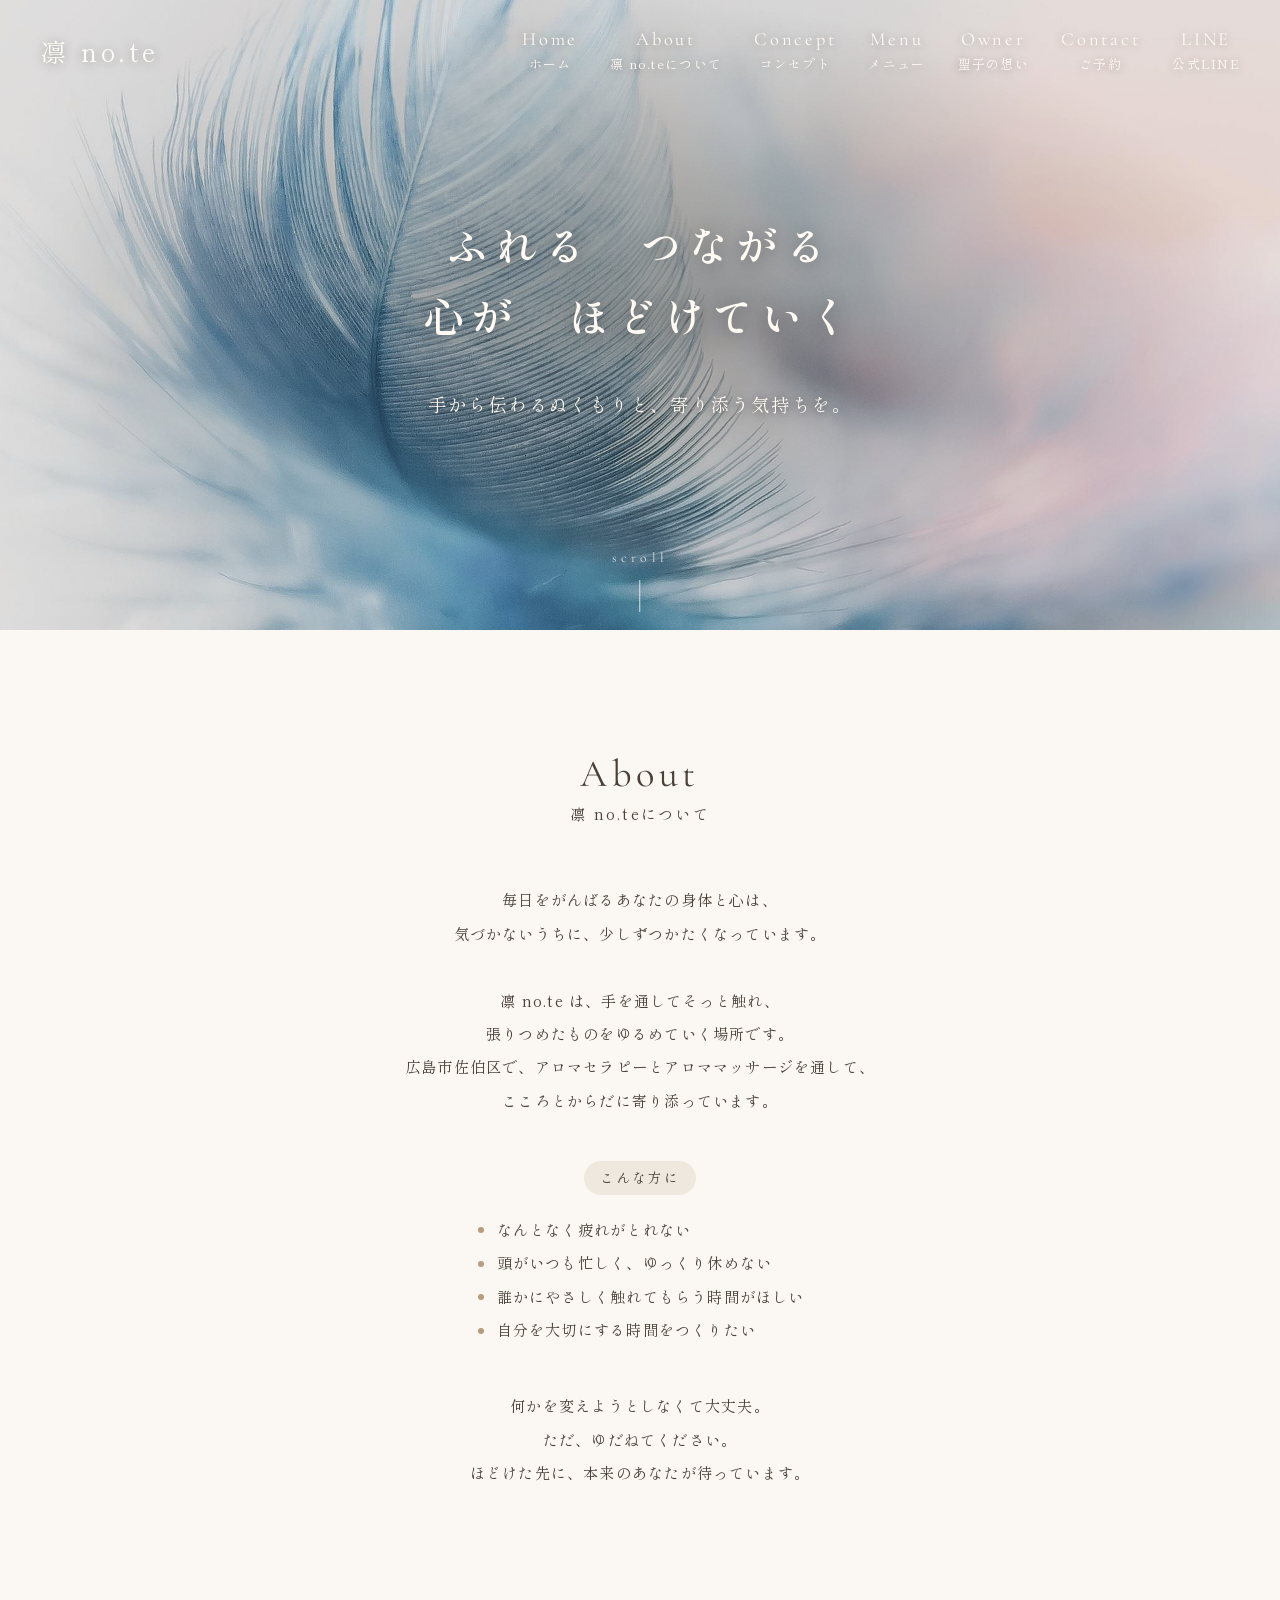
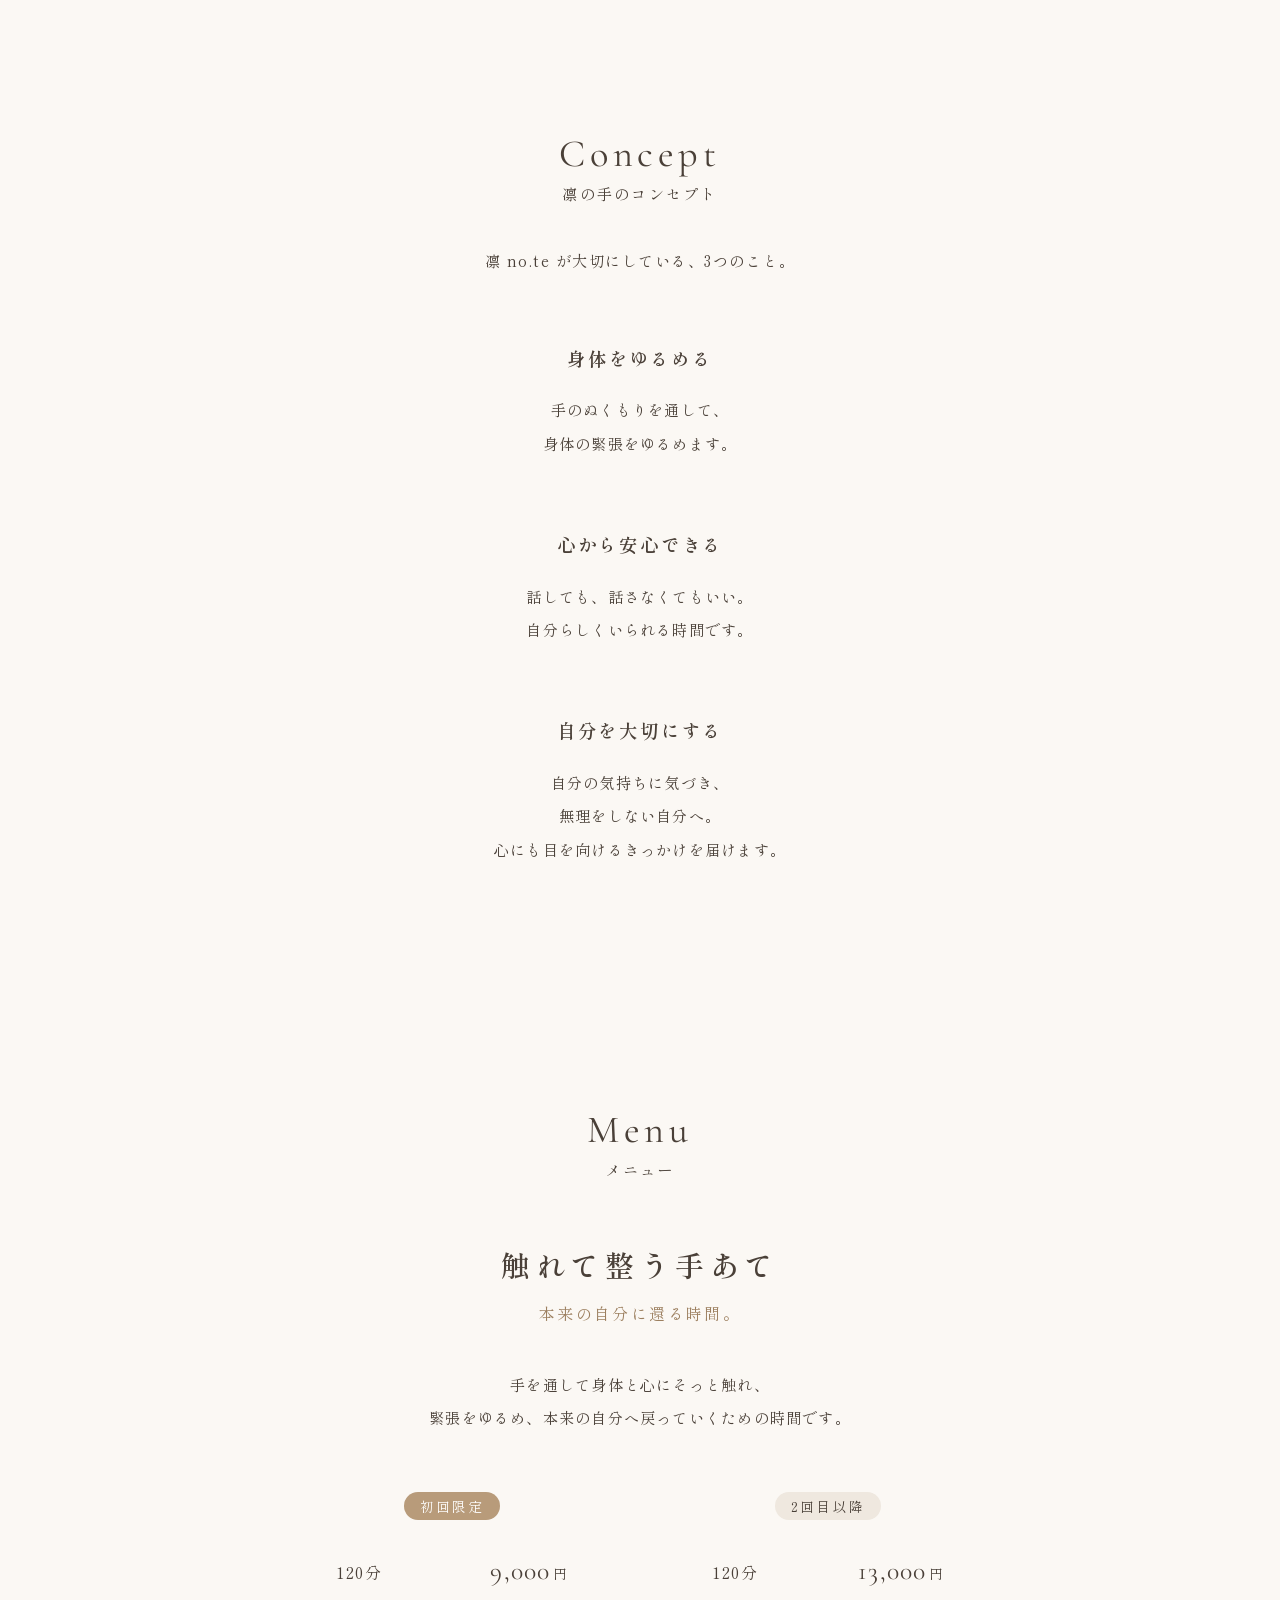
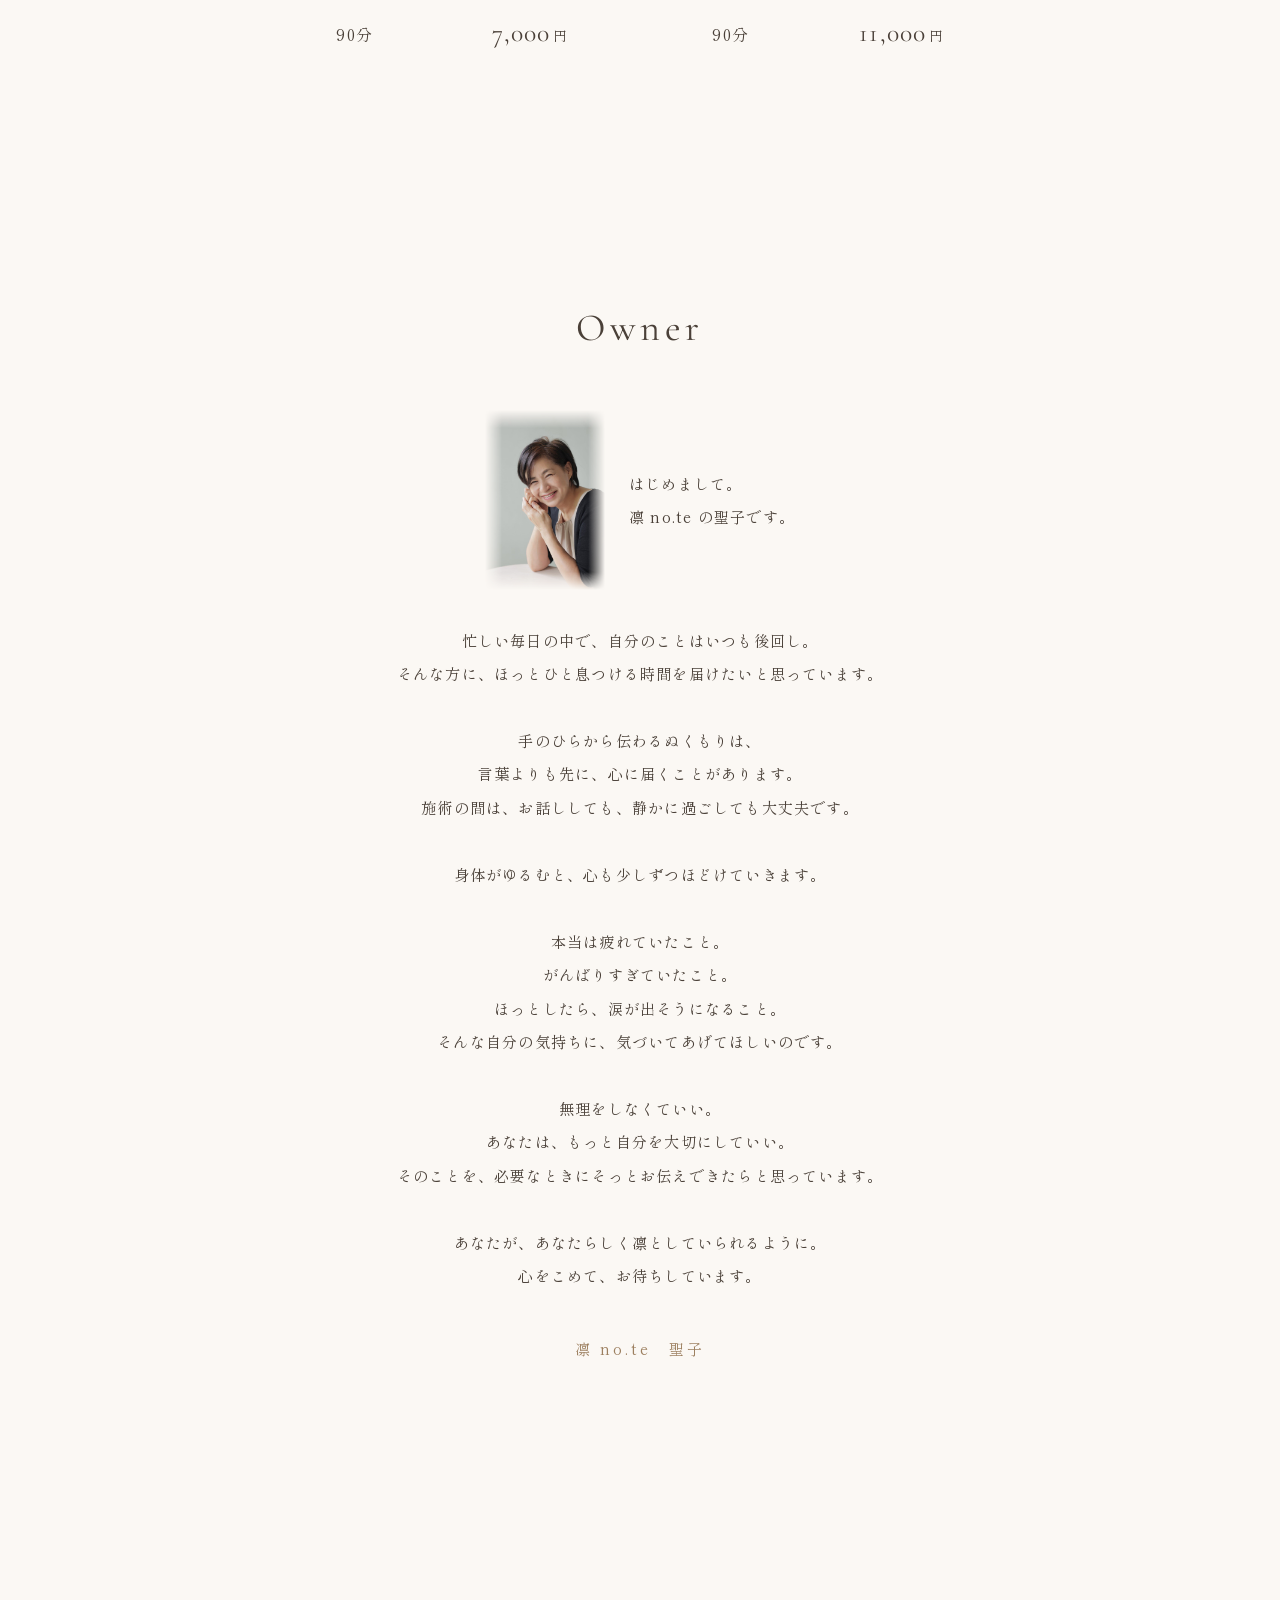
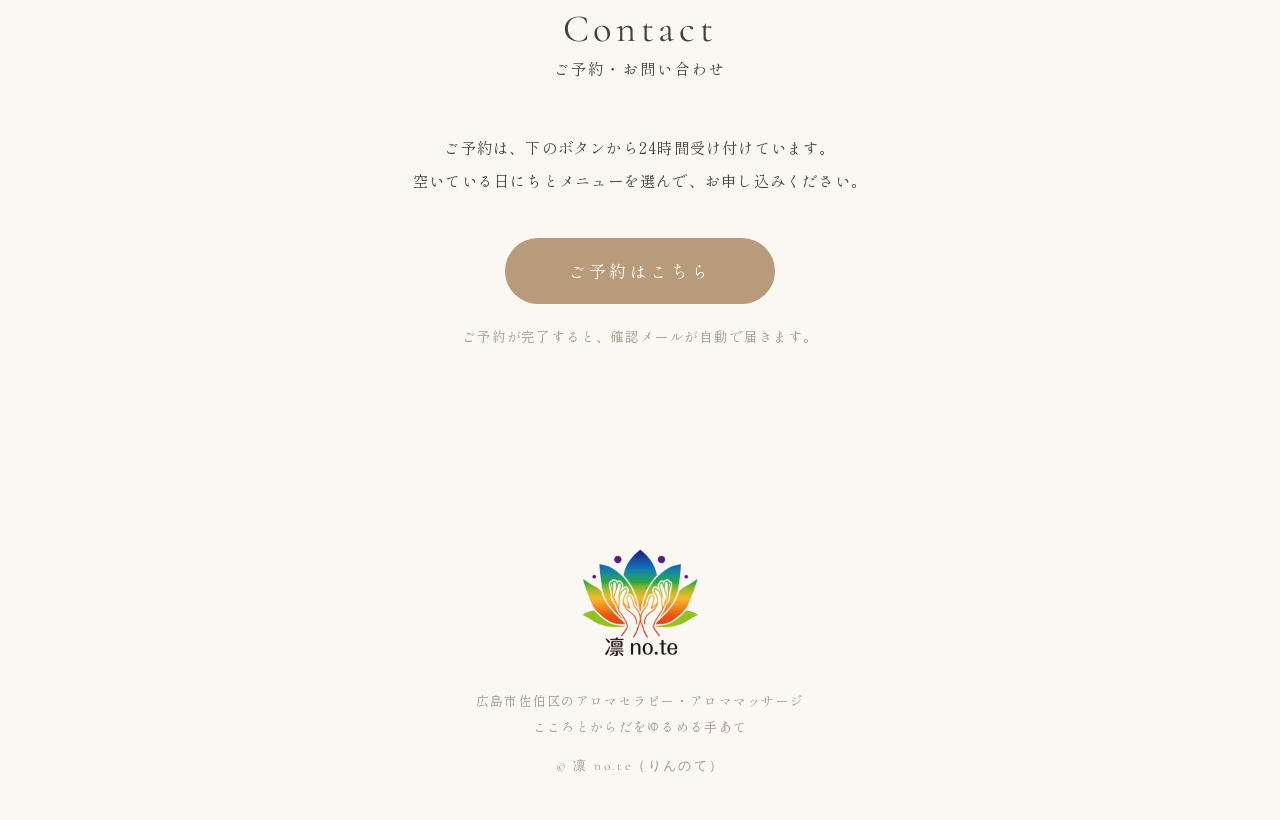
==== commit a910069e: "メニューバーに公式LINEを追加 Co-Authored-By: Claude Opus 5.5 <noreply@anthropic.com>" ====
--- a/index.html
+++ b/index.html
@@ -47,7 +47,7 @@
   <link rel="preconnect" href="https://fonts.googleapis.com">
   <link rel="preconnect" href="https://fonts.gstatic.com" crossorigin>
   <link href="https://fonts.googleapis.com/css2?family=Shippori+Mincho:wght@400;600&family=Cormorant+Garamond:wght@400;500&display=swap" rel="stylesheet">
-  <link rel="stylesheet" href="style.css?v=20261011">
+  <link rel="stylesheet" href="style.css?v=20261019">
 </head>
 <body>
 
@@ -65,6 +65,7 @@
         <li><a href="#menu"><span class="en">Menu</span>メニュー</a></li>
         <li><a href="#owner"><span class="en">Owner</span>聖子の想い</a></li>
         <li><a href="#contact"><span class="en">Contact</span>ご予約</a></li>
+        <li><a href="https://lin.ee/V8SWwl4Q" target="_blank" rel="noopener"><span class="en">LINE</span>公式LINE</a></li>
       </ul>
     </nav>
   </header>
--- a/style.css
+++ b/style.css
@@ -530,6 +530,15 @@
   color: #a39689;
 }
 
+/* ===== 少し狭いパソコン画面：メニューの間隔をつめる ===== */
+@media (max-width: 1100px) {
+  .site-header { padding-left: 24px; padding-right: 24px; }
+  .global-nav ul { gap: 18px; }
+  .global-nav a { font-size: 0.72rem; }
+  .global-nav .en { font-size: 1rem; }
+  .header-brand { font-size: 1.35rem; }
+}
+
 /* ===== タブレット・スマホ ===== */
 @media (max-width: 820px) {
   .site-header { padding: 20px 16px; justify-content: flex-end; }
